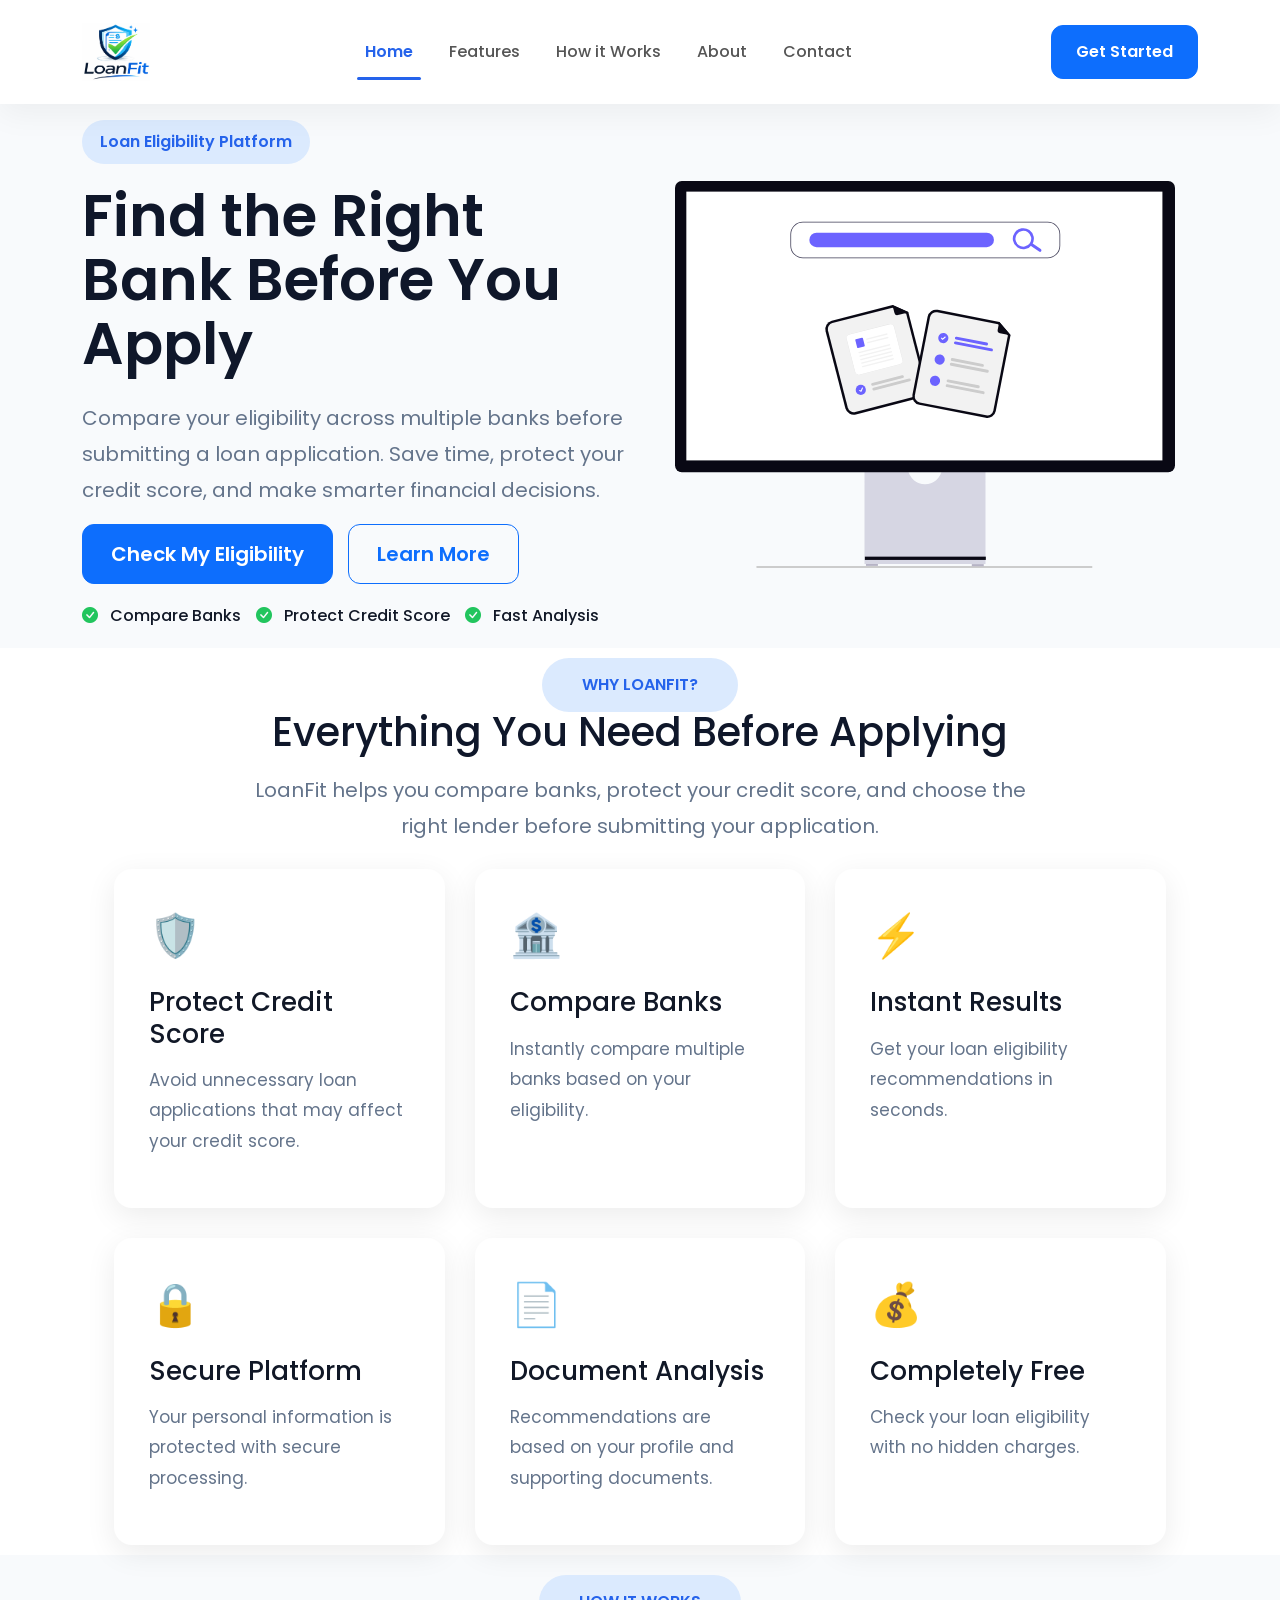
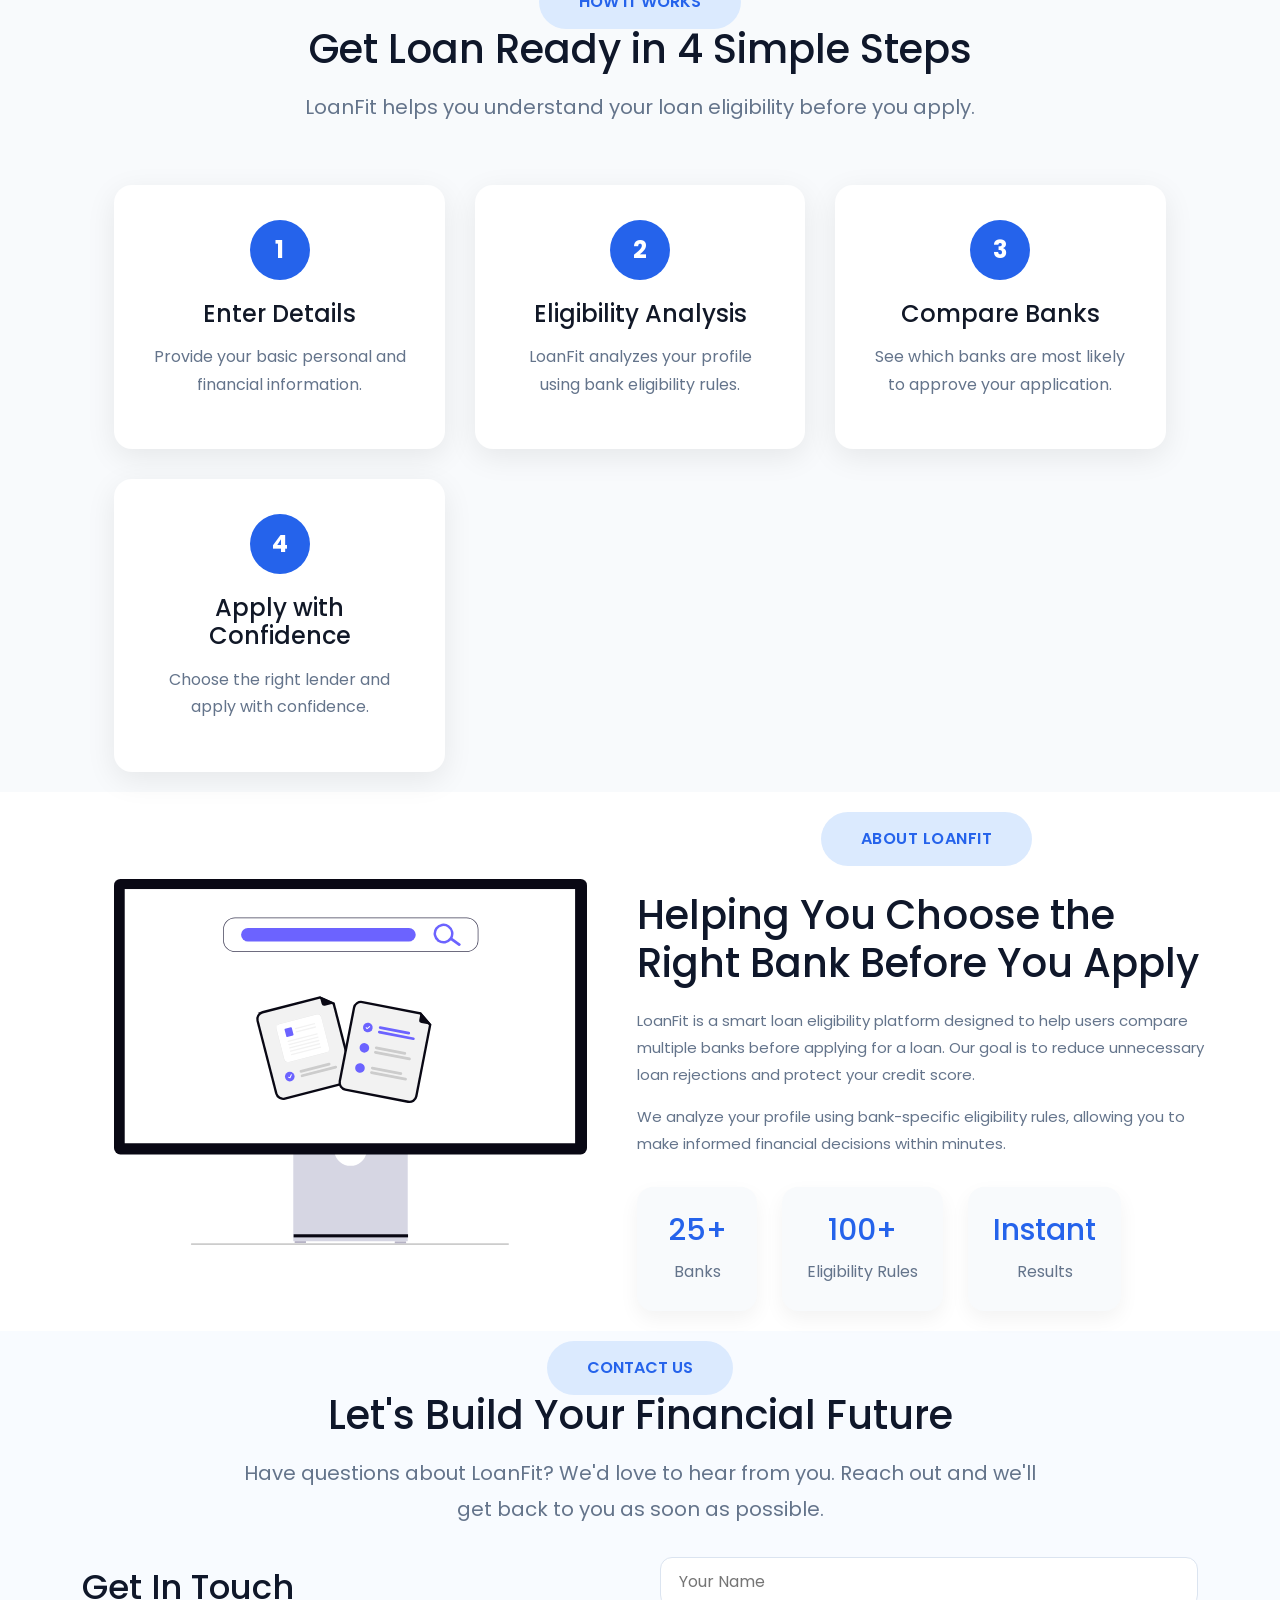
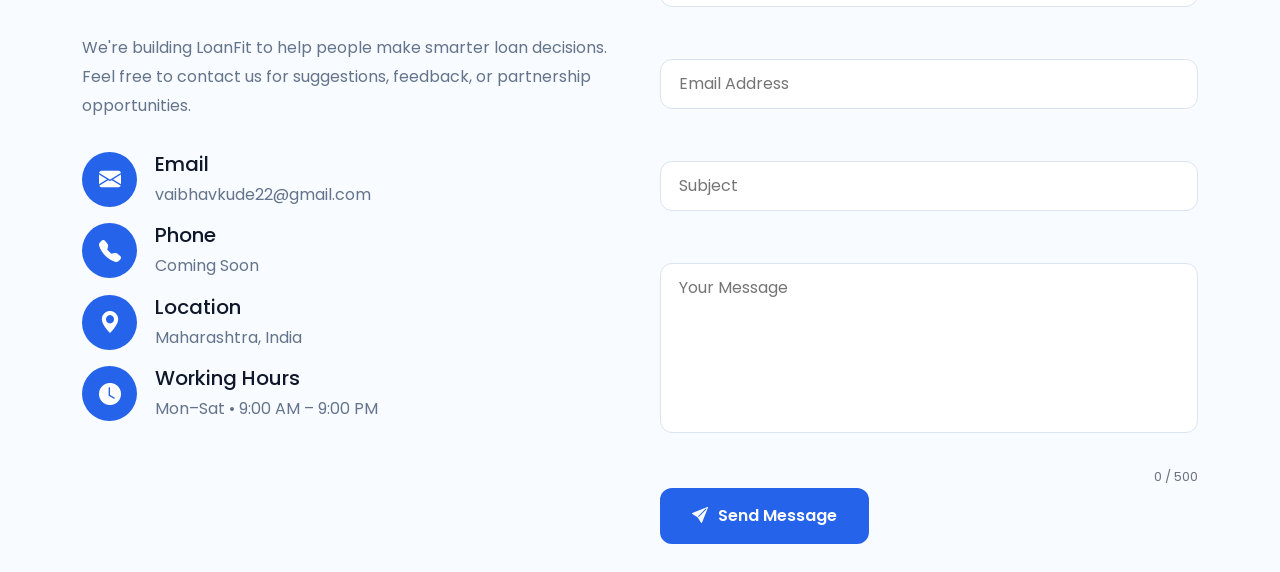
==== index.html @ a7cf6455 "Fix contact form and form validation" ====
<!DOCTYPE html>
<html lang="en">
<head>
<meta charset="UTF-8">
<meta name="viewport" content="width=device-width, initial-scale=1.0">

<title>LoanFit - Know Your Loan Eligibility</title>

<link href="https://fonts.googleapis.com/css2?family=Poppins:wght@300;400;500;600;700;800&display=swap" rel="stylesheet">

<link href="https://cdn.jsdelivr.net/npm/bootstrap@5.3.3/dist/css/bootstrap.min.css" rel="stylesheet">

<link href="https://cdn.jsdelivr.net/npm/bootstrap-icons@1.11.3/font/bootstrap-icons.css" rel="stylesheet">

<link rel="stylesheet" href="css/style.css">

</head>

<body>

<nav class="navbar navbar-expand-lg fixed-top">

<div class="container">

<a class="navbar-brand" href="#">
<img src="images/logo.png" alt="LoanFit">
</a>

<button class="navbar-toggler" data-bs-toggle="collapse" data-bs-target="#menu">
<span class="navbar-toggler-icon"></span>
</button>

<div class="collapse navbar-collapse" id="menu">

<ul class="navbar-nav mx-auto">

<li class="nav-item">
<a class="nav-link active" href="#home">Home</a>
</li>

<li class="nav-item">
<a class="nav-link" href="#features">Features</a>
</li>

<li class="nav-item">
<a class="nav-link" href="#how">How it Works</a>
</li>

<li class="nav-item">
<a class="nav-link" href="#about">About</a>
</li>

<li class="nav-item">
<a class="nav-link" href="#contact">Contact</a>

</li>

</ul>

<a class="btn btn-primary px-4" href="#">
Get Started
</a>

</div>

</div>

</nav>

<section class="hero" id="home">

<div class="container">

<div class="row align-items-center">

<div class="col-lg-6">

<span class="hero-tag">
Loan Eligibility Platform
</span>

<h1>

Find the Right Bank Before You Apply

</h1>

<p>

Compare your eligibility across multiple banks before submitting a loan application. Save time, protect your credit score, and make smarter financial decisions.

</p>

<div class="hero-buttons">

<a href="#" class="btn btn-primary btn-lg">

Check My Eligibility

</a>

<a href="#" class="btn btn-outline-primary btn-lg">

Learn More

</a>

</div>

<div class="hero-points">

<div>

<i class="bi bi-check-circle-fill"></i>

Compare Banks

</div>

<div>

<i class="bi bi-check-circle-fill"></i>

Protect Credit Score

</div>

<div>

<i class="bi bi-check-circle-fill"></i>

Fast Analysis

</div>

</div>

</div>

<div class="col-lg-6 text-center">

<img src="images/hero.svg" class="hero-image">

</div>

</div>

</div>

</section>


<!-- ================= FEATURES SECTION ================= -->

<section class="features" id="features">

    <div class="container">

        <div class="section-title">
            <span>WHY LOANFIT?</span>

            <h2>Everything You Need Before Applying</h2>

            <p>
                LoanFit helps you compare banks, protect your credit score,
                and choose the right lender before submitting your application.
            </p>
        </div>

        <div class="features-grid">

            <div class="feature-card">
                <div class="icon">🛡️</div>
                <h3>Protect Credit Score</h3>
                <p>
                    Avoid unnecessary loan applications that may affect your credit score.
                </p>
            </div>

            <div class="feature-card">
                <div class="icon">🏦</div>
                <h3>Compare Banks</h3>
                <p>
                    Instantly compare multiple banks based on your eligibility.
                </p>
            </div>

            <div class="feature-card">
                <div class="icon">⚡</div>
                <h3>Instant Results</h3>
                <p>
                    Get your loan eligibility recommendations in seconds.
                </p>
            </div>

            <div class="feature-card">
                <div class="icon">🔒</div>
                <h3>Secure Platform</h3>
                <p>
                    Your personal information is protected with secure processing.
                </p>
            </div>

            <div class="feature-card">
                <div class="icon">📄</div>
                <h3>Document Analysis</h3>
                <p>
                    Recommendations are based on your profile and supporting documents.
                </p>
            </div>

            <div class="feature-card">
                <div class="icon">💰</div>
                <h3>Completely Free</h3>
                <p>
                    Check your loan eligibility with no hidden charges.
                </p>
            </div>

        </div>

    </div>

</section>


<!-- ================= HOW IT WORKS ================= -->

<section class="how-it-works" id="how">

    <div class="container">

        <div class="section-title">

            <span>HOW IT WORKS</span>

            <h2>Get Loan Ready in 4 Simple Steps</h2>

            <p>
                LoanFit helps you understand your loan eligibility before you apply.
            </p>

        </div>

        <div class="steps">

            <div class="step-card">
                <div class="step-number">1</div>
                <h3>Enter Details</h3>
                <p>Provide your basic personal and financial information.</p>
            </div>

            <div class="step-card">
                <div class="step-number">2</div>
                <h3>Eligibility Analysis</h3>
                <p>LoanFit analyzes your profile using bank eligibility rules.</p>
            </div>

            <div class="step-card">
                <div class="step-number">3</div>
                <h3>Compare Banks</h3>
                <p>See which banks are most likely to approve your application.</p>
            </div>

            <div class="step-card">
                <div class="step-number">4</div>
                <h3>Apply with Confidence</h3>
                <p>Choose the right lender and apply with confidence.</p>
            </div>

        </div>

    </div>

</section>



<section class="about" id="about">
    <div class="container about-container">

        <div class="about-image">
            <img src="images/hero.svg" alt="About LoanFit">
        </div>

        <div class="about-content">

          <div class="section-title">
            <span class="section-badge">ABOUT LOANFIT</span>
           </div>

            <h2>Helping You Choose the Right Bank Before You Apply</h2>

            <p>
                LoanFit is a smart loan eligibility platform designed to help
                users compare multiple banks before applying for a loan. Our
                goal is to reduce unnecessary loan rejections and protect your
                credit score.
            </p>

            <p>
                We analyze your profile using bank-specific eligibility rules,
                allowing you to make informed financial decisions within
                minutes.
            </p>

            <div class="about-stats">

                <div class="stat-box">
                    <h3>25+</h3>
                    <p>Banks</p>
                </div>

                <div class="stat-box">
                    <h3>100+</h3>
                    <p>Eligibility Rules</p>
                </div>

                <div class="stat-box">
                    <h3>Instant</h3>
                    <p>Results</p>
                </div>

            </div>

        </div>

    </div>
</section>

<section class="contact" id="contact">

    <div class="container">

        <div class="section-title">

            <span>CONTACT US</span>

            <h2>Let's Build Your Financial Future</h2>

            <p>
                Have questions about LoanFit? We'd love to hear from you.
                Reach out and we'll get back to you as soon as possible.
            </p>

        </div>

        <div class="contact-wrapper">

         <div class="contact-info">
          <h3>Get In Touch</h3>

        <p>
    We're building LoanFit to help people make smarter loan decisions.
    Feel free to contact us for suggestions, feedback, or partnership opportunities.
       </p>

<div class="info-item">
    <i class="bi bi-envelope-fill"></i>

    <div>
        <h4>Email</h4>
        <span>vaibhavkude22@gmail.com</span>
    </div>
</div>

<div class="info-item">
    <i class="bi bi-telephone-fill"></i>

    <div>
        <h4>Phone</h4>
        <span>Coming Soon</span>
    </div>
</div>

<div class="info-item">
    <i class="bi bi-geo-alt-fill"></i>

    <div>
        <h4>Location</h4>
        <span>Maharashtra, India</span>
    </div>
</div>

<div class="info-item">
    <i class="bi bi-clock-fill"></i>

    <div>
        <h4>Working Hours</h4>
        <span>Mon–Sat • 9:00 AM – 9:00 PM</span>
    </div>
       </div>


         </div>
         
            <form class="contact-form" id="contactForm" action="https://formsubmit.co/e3b28baf272e7f6386288c9a3c456cb8" method="POST">

          <div class="form-group">
            <input
           type="text"
           id="name"
           name="name"
           placeholder="Your Name"
           required>

          <small class="error-text" id="nameError"></small>
         </div>

          <div class="form-group">
          <input
             type="email"
             id="email"
             name="email"
             placeholder="Email Address"
             required>

             <small class="error-text" id="emailError"></small>
          </div>

         <div class="form-group">
           <input
           type="text"
            id="subject"
            name="subject"
            placeholder="Subject"
            required>

         <small class="error-text" id="subjectError"></small>
         </div>

          <div class="form-group">

          <textarea
            id="message"
             name="message"
             rows="4"
             maxlength="500"
             placeholder="Your Message"
             required></textarea>

             <small class="error-text" id="messageError"></small>

          <div class="text-end">
          <small id="charCount">0 / 500</small>
           </div>

           
         <!-- Hidden Fields -->
          <input type="hidden" name="_subject" value="New Contact Form Submission - LoanFit">

         <input type="hidden" name="_captcha" value="false">

         <input type="hidden" name="_template" value="table">

          <input type="hidden" name="_next" value="https://loanfit.in/">

         <button type="submit" id="submitBtn" class="btn-primary">
           <i class="bi bi-send-fill"></i>
          Send Message
          </button>
         <div id="formMessage"></div>


         </form>

        </div>

    </div>

</section>
 
<script src="https://cdn.jsdelivr.net/npm/bootstrap@5.3.3/dist/js/bootstrap.bundle.min.js"></script>

<script src="js/script.js"></script>
</body>
</html>
---- css/style.css ----
/* ===========================
   GLOBAL
=========================== */
html{
    scroll-behavior:smooth;
}

*{
    margin:0;
    padding:0;
    box-sizing:border-box;
}

body{
    font-family:Poppins,sans-serif;
    background:#f8fafc;
    color:#111827;
}

/* ===========================
   NAVBAR
=========================== */

.navbar{
    background:#fff;
    padding:18px 0;
    box-shadow:0 10px 30px rgba(0,0,0,.05);
}

.navbar-brand img{
    height:58px;
}

.navbar .nav-link{
    position:relative;
    color:#555;
    font-weight:500;
    margin:0 10px;
    transition:all .3s ease;
}
.navbar .nav-link::after{
    content:"";
    position:absolute;
    left:0;
    bottom:-8px;
    width:0;
    height:3px;
    background:#2563eb;
    border-radius:10px;
    transition:width .3s ease;
}

.navbar .nav-link:hover::after,
.navbar .nav-link.active::after{
    width:100%;
}

.navbar .nav-link.active{
    color:#2563eb !important;
    font-weight:600;
}

/* ===========================
   HERO SECTION
=========================== */

.hero{
    padding:120px 0 20px;
}

.hero-tag{
    background:#dbeafe;
    color:#2563eb;
    padding:10px 18px;
    border-radius:30px;
    font-weight:600;
    display:inline-block;
    margin-bottom:20px;
}

.hero h1{
    font-size:58px;
    font-weight:600;
    line-height:1.1;
    color:#0f172a;
    margin-bottom:25px;
}

.hero p{
    font-size:20px;
    color:#64748b;
    line-height:1.8;
}

.hero-buttons{
    margin-top:15px;
    display:flex;
    gap:15px;
    flex-wrap:wrap;
}

.hero-points{
    display:flex;
    gap:15px;
    margin-top:20px;
    font-weight:500;
    flex-wrap:wrap;
}

.hero-points i{
    color:#22c55e;
    margin-right:8px;
}

.hero-image{
   max-width:500px;
   width:100%;
   display:block;
   margin:auto;
}

.btn{
    padding:14px 28px;
    border-radius:12px;
    font-weight:600;
}

/* ===========================
   FEATURES SECTION
=========================== */

.features{
    padding:10px 8% 10px;
    background:#ffffff;
}

.section-title{
    text-align:center;
    max-width:800px;
    margin:0 auto 25px;
}

.section-title span{
      display:inline-block;
    padding:15px 40px;
    background:#dbeafe;
    color:#2563eb;
    border-radius:999px;
    font-size:16px;
    font-weight:600;
    /* margin-bottom:25px; */
}

.section-title h2{
    font-size:40px;
    color:#0f172a;
    margin-bottom:20px;
    line-height:1.0;
}

.section-title p{
    font-size:20px;
    color:#64748b;
    line-height:1.8;
}


.features-grid{
    display:grid;
    grid-template-columns:repeat(auto-fit,minmax(300px,1fr));
    gap:30px;
}

.feature-card{
    background:#fff;
    padding:35px;
    border-radius:18px;
    box-shadow:0 8px 30px rgba(0,0,0,.08);
    transition:0.3s ease;
}

.feature-card:hover{
    transform:translateY(-8px);
    box-shadow:0 15px 40px rgba(37,99,235,.18);
}

.icon{
    font-size:42px;
    margin-bottom:20px;
}

.feature-card h3{
    font-size:26px;
    margin-bottom:15px;
    color:#111827;
}

.feature-card p{
    color:#64748b;
    line-height:1.8;
    font-size:17px;
}

/* ===========================
   MOBILE RESPONSIVE
=========================== */

@media (max-width:991px){

    .hero{
        padding-top:130px;
        text-align:center;
    }

    .hero h1{
        font-size:42px;
    }

    .hero-buttons{
        justify-content:center;
    }

    .hero-points{
        justify-content:center;
    }

    .hero-image{
        margin-top:50px;
        max-width:350px;
    }

    .navbar-brand img{
        height:48px;
    }

    .section-title h2{
        font-size:34px;
    }

    .section-title p{
        font-size:18px;
    }

    .feature-card{
        padding:25px;
    }

    .feature-card h3{
        font-size:22px;
    }
   
}

/* ===========================
   HOW IT WORKS
=========================== */

.how-it-works{
    padding:20px 8%;
    background:#f8fafc;
    text-align:center;
}

.steps{
    display:grid;
    grid-template-columns:repeat(auto-fit,minmax(300px,1fr));
    gap:30px;
    margin-top:60px;
}

.step-card{
    background:#fff;
    border-radius:18px;
    padding:35px;
    text-align:center;
    box-shadow:0 8px 30px rgba(0,0,0,.08);
    transition:.3s;
}

.step-card:hover{
    transform:translateY(-8px);
}

.step-number{
    width:60px;
    height:60px;
    margin:auto;
    margin-bottom:20px;
    border-radius:50%;
    background:#2563eb;
    color:#fff;
    font-size:24px;
    font-weight:700;
    display:flex;
    align-items:center;
    justify-content:center;
}

.step-card h3{
    margin-bottom:15px;
    font-size:24px;
}

.step-card p{
    color:#64748b;
    line-height:1.7;
}

section{
    scroll-margin-top:100px;
}

/* ===========================
        ABOUT SECTION
=========================== */

.about{
    padding:20px 8%;
    background:#ffffff;
}

.about-container{
    display:grid;
    grid-template-columns:45% 55%;
    gap:50px;
    align-items:center;
}

.about-image img{
    width:100%;
    max-width:500px;
}

.about-content h2{
    font-size:40px;
    margin:20px 0;
    color:#0f172a;
}

.about-content p{
    color:#64748b;
    line-height:1.8;
    margin-bottom:15px;
    font-size:15px;
}

.about-stats{
    display:flex;
    gap:25px;
    margin-top:30px;
}

.stat-box{
    background:#f8fafc;
    padding:25px;
    border-radius:16px;
    text-align:center;
    min-width:120px;
    box-shadow:0 8px 20px rgba(0,0,0,.05);
}

.stat-box h3{
    color:#2563eb;
    font-size:30px;
    margin-bottom:10px;
}

.stat-box p{
    margin:0;
    font-size:16px;
}

.section-badge{
    display:inline-block;
    padding:14px 36px;
    background:#dbeafe;
    color:#2563eb;
    border-radius:999px;
    font-size:18px;
    font-weight:700;
    letter-spacing:.5px;
}

/* =========================
   CONTACT SECTION
========================= */

.contact{
    padding:10px;
    background:#f8fbff;
    /* scroll-margin-top:90px; */
}

.contact-wrapper{
    display:grid;
    grid-template-columns:1fr 1fr;
    gap:40px;
    align-items:start;
    margin-top:30px;
}

.contact-info{
    display:flex;
    flex-direction:column;
    gap:16px;
    padding-top:10px;
}

.info-item{
    display:flex;
    align-items:flex-start;
    gap:18px;
}

.info-item i{
    width:55px;
    height:55px;
    background:#2563eb;
    color:#fff;
    border-radius:50%;
    display:flex;
    align-items:center;
    justify-content:center;
    font-size:22px;
    flex-shrink:0;
}

.info-item h4{
    margin-bottom:6px;
    font-size:20px;
    color:#0f172a;
}

.info-item span{
    color:#64748b;
    line-height:1.6;
}

.contact-info h3{
    font-size:34px;
    color:#0f172a;
    margin-bottom:10px;
}

.contact-info p{
    color:#64748b;
    line-height:1.8;
    margin-bottom:15px;
}



.contact-card{
    background:#fff;
    padding:30px 20px;
    border-radius:18px;
    text-align:center;
    box-shadow:0 10px 30px rgba(0,0,0,.05);
    transition:.3s;
}

.contact-card:hover{
    transform:translateY(-8px);
    box-shadow:0 20px 40px rgba(37,99,235,.12);
}

.contact-card i{
    font-size:34px;
    color:#2563eb;
    margin-bottom:15px;
}

.contact-card h3{
    font-size:22px;
    margin-bottom:10px;
    color:#0f172a;
}

.contact-card p{
    color:#64748b;
    margin:0;
    font-size:15px;
    line-height:1.6;
}

.contact-form{
    display:flex;
    flex-direction:column;
    gap:10px;
}

.contact-form input,
.contact-form textarea{
    width:100%;
    padding:12px 18px;
    border:1px solid #dbe4f0;
    border-radius:12px;
    font-size:16px;
    font-family:'Poppins',sans-serif;
    background:#fff;
    transition:.3s;
    outline:none;
    /* min-height:0px; */
    resize:none;
}

.contact-form input:focus,
.contact-form textarea:focus{
    border-color:#2563eb;
    box-shadow:0 0 0 4px rgba(37,99,235,.12);
}

.contact-form textarea{
    resize:none;
    min-height:170px;
}

.contact-form button{
    width:220px;
    display:flex;
    align-items:center;
    justify-content:center;
    gap:10px;
}

/* Contact Button */
.contact-form button{
    display:flex;
    align-items:center;
    justify-content:center;
    gap:10px;

    background:#2563eb;
    color:#fff;
    border:none;
    padding:16px 32px;
    border-radius:12px;
    font-size:16px;
    font-weight:600;
    font-family:'Poppins',sans-serif;
    cursor:pointer;
    transition:.3s;

    width:fit-content;
}

.contact-form button:hover{
    background:#1d4ed8;
}

/* ===========================
   FOOTER
=========================== */

.footer{
    background:#0f172a;
    color:#fff;
    padding:30px 0 20px;
    margin-top:10px;
    border-top:1px solid #e5e7eb;
}

.footer-container{
    display:grid;
    grid-template-columns:repeat(auto-fit,minmax(220px,1fr));
    gap:40px;
}

.footer-logo{
    width:110px;
    margin-bottom:20px;
    transition:.3s;
}
.footer-logo:hover{
    transform:scale(1.05);
}

.footer-column h3{
    margin-bottom:18px;
    font-size:20px;
    color:#ffffff;
    font-weight:700;
}

.footer-column p{
    color:#cbd5e1;
    line-height:1.9;
}

.footer-column ul{
    list-style:none;
    padding:0;
}

.footer-column li{
    margin-bottom:12px;
}

.footer-column a{
    color:#cbd5e1;
    text-decoration:none;
    transition:.3s;
}

.footer-column a:hover{
    color:#3b82f6;
    padding-left:6px;
}

.social-icons{
    display:flex;
    gap:15px;
    margin-top:20px;
}

.social-icons a{
    width:42px;
    height:42px;
    border-radius:50%;
    background:#1e293b;
    display:flex;
    align-items:center;
    justify-content:center;
    color:#fff;
    font-size:18px;
    transition:.3s;
}

.social-icons a:hover{
    background:#2563eb;
    /* transform:translateY(-5px); */
    transform:translateY(-5px) scale(1.1);
}

.footer-bottom{
    margin-top:5px;
    border-top:1px solid rgba(255,255,255,.12);
    padding-top:10px;
    text-align:center;
    color:#94a3b8;
    font-size:15px;
}

.footer-disclaimer{
    margin-top:20px;
    font-size:13px;
    color:#94a3b8;
    line-height:1.6;
    text-align:center;
}

/* ===========================
   Contact Form Message
=========================== */

#formMessage{
    display:none;
    margin-top:20px;
    padding:15px 18px;
    border-radius:10px;
    font-size:15px;
    font-weight:500;
    line-height:1.5;
}

#formMessage i{
    margin-right:8px;
}

#formMessage.success{
    display:block;
    background:#ecfdf5;
    color:#065f46;
    border:1px solid #10b981;
}

#formMessage.error{
    display:block;
    background:#fef2f2;
    color:#991b1b;
    border:1px solid #ef4444;
}

#submitBtn:disabled{
    opacity:.75;
    cursor:not-allowed;
}

/* ==========================
   Input Validation
========================== */

.contact-form input,
.contact-form textarea{
    transition:.3s;
}

.contact-form input.valid,
.contact-form textarea.valid{
    border:2px solid #10b981;
}

.contact-form input.invalid,
.contact-form textarea.invalid{
    border:2px solid #ef4444;
}

#charCount{
    color:#6b7280;
    font-size:13px;
}

#charCount.limit{
    color:#ef4444;
    font-weight:600;
}
/* ==========================
   Form Group
========================== */

.form-group{
    margin-bottom:18px;
}

/* Reserve space for validation messages */

.error-text{
    display:block;
    min-height:18px;
    margin-top:6px;
    font-size:13px;
    font-weight:500;
    color:#dc2626;
}

/* Better focus effect */

.contact-form input:focus,
.contact-form textarea:focus{
    outline:none;
    border-color:#2563eb;
    box-shadow:0 0 0 4px rgba(37,99,235,.12);
}
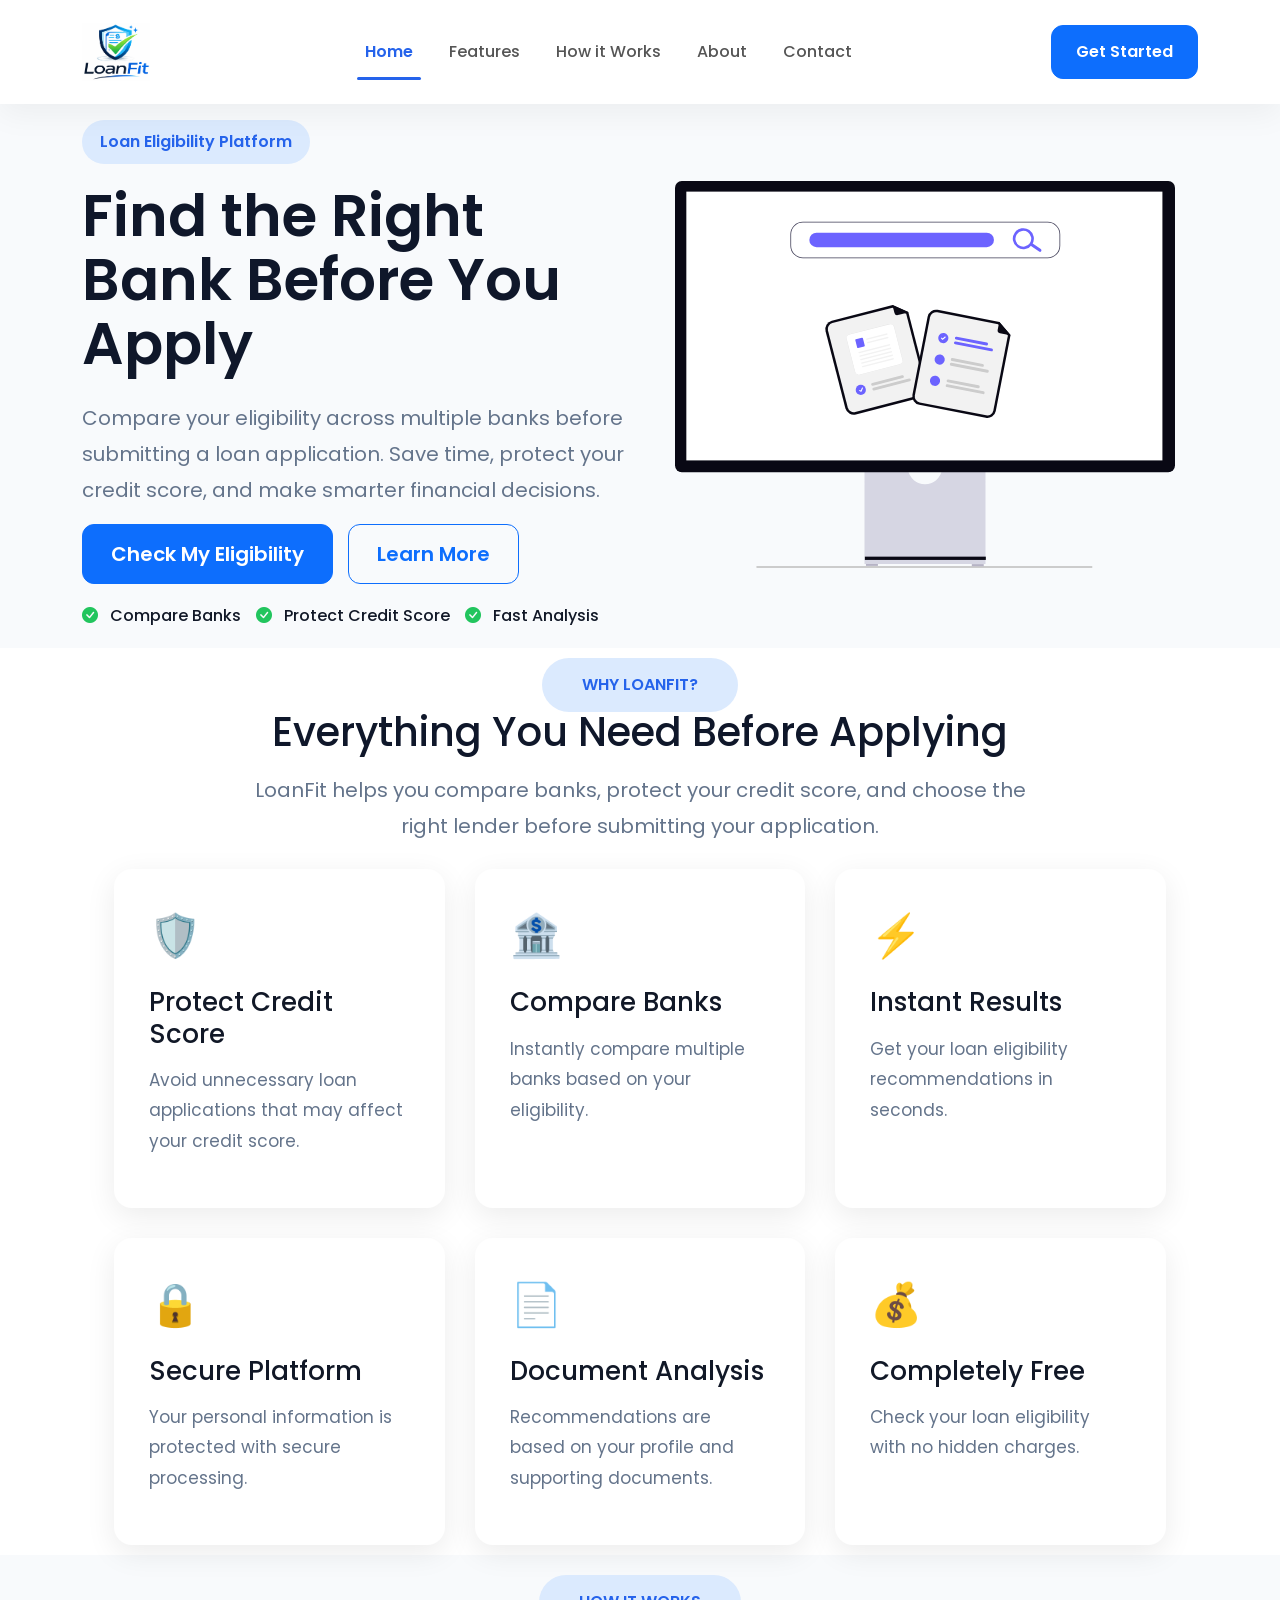
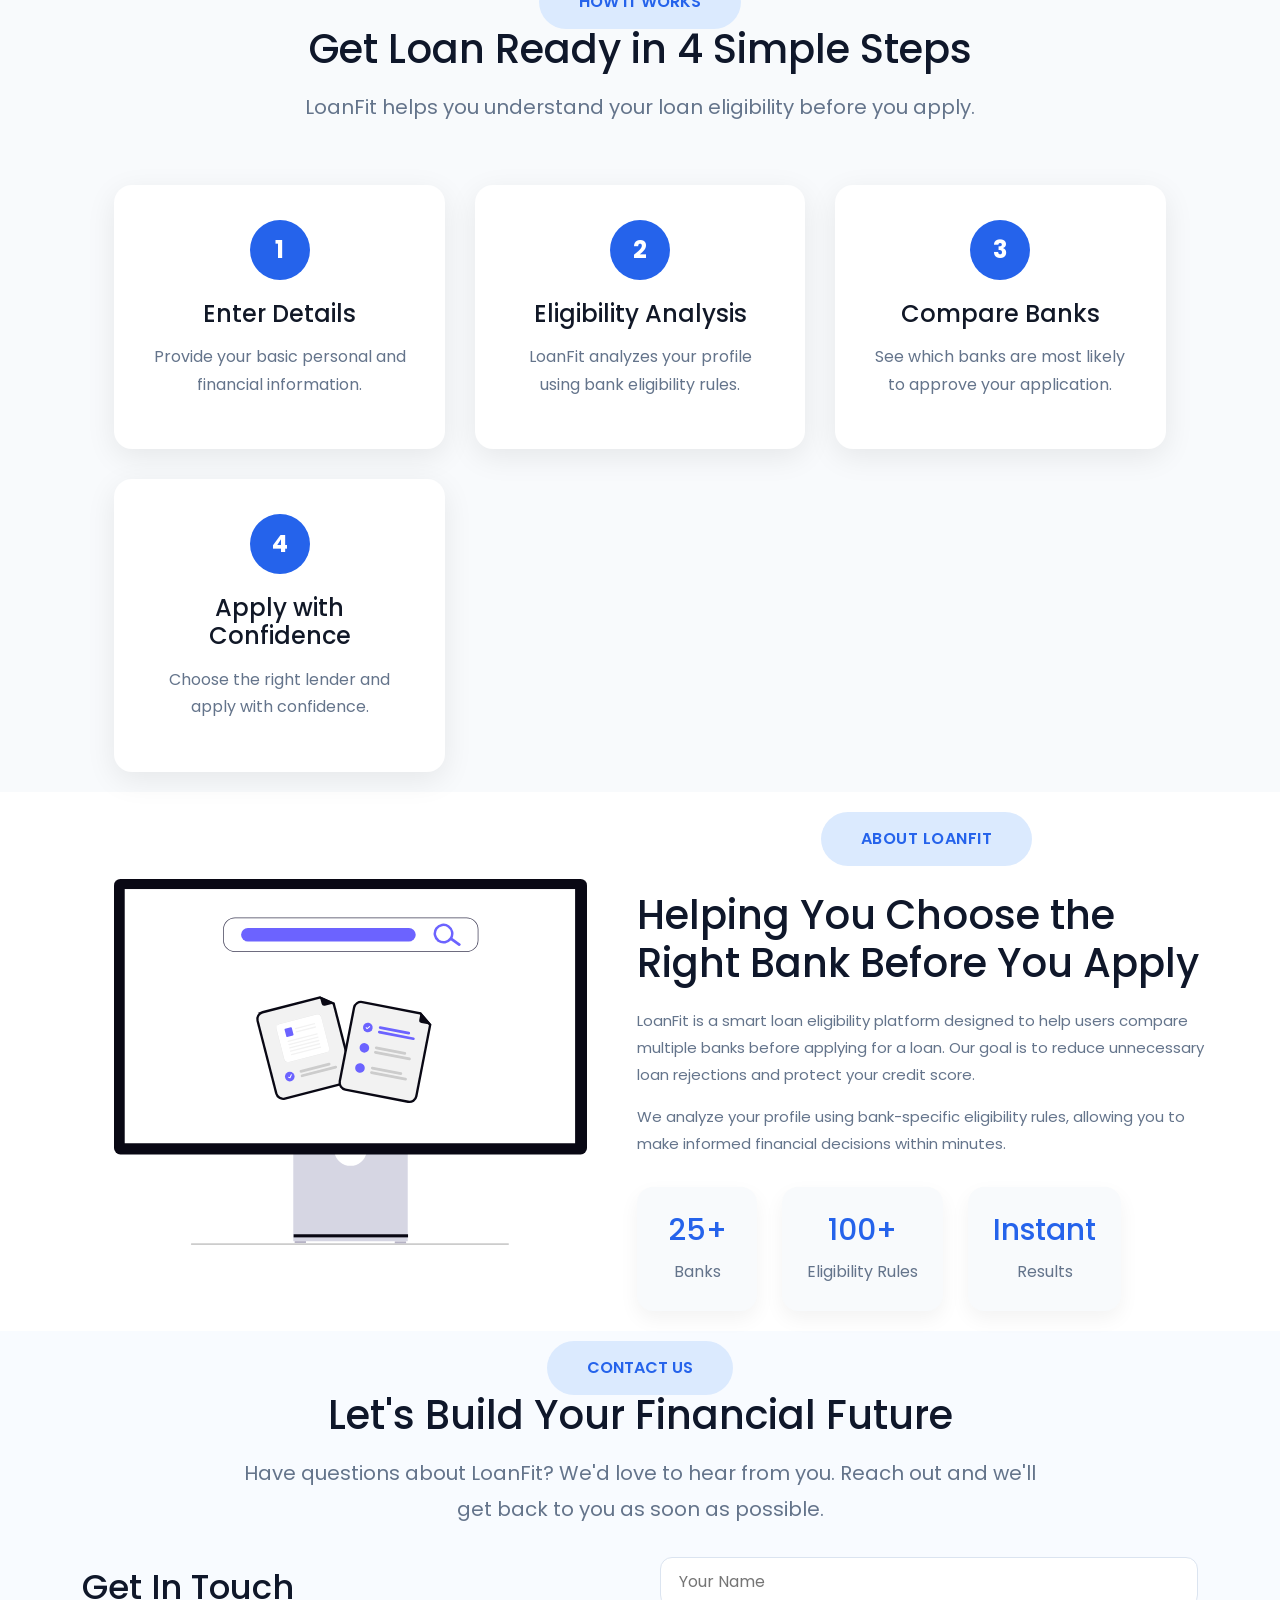
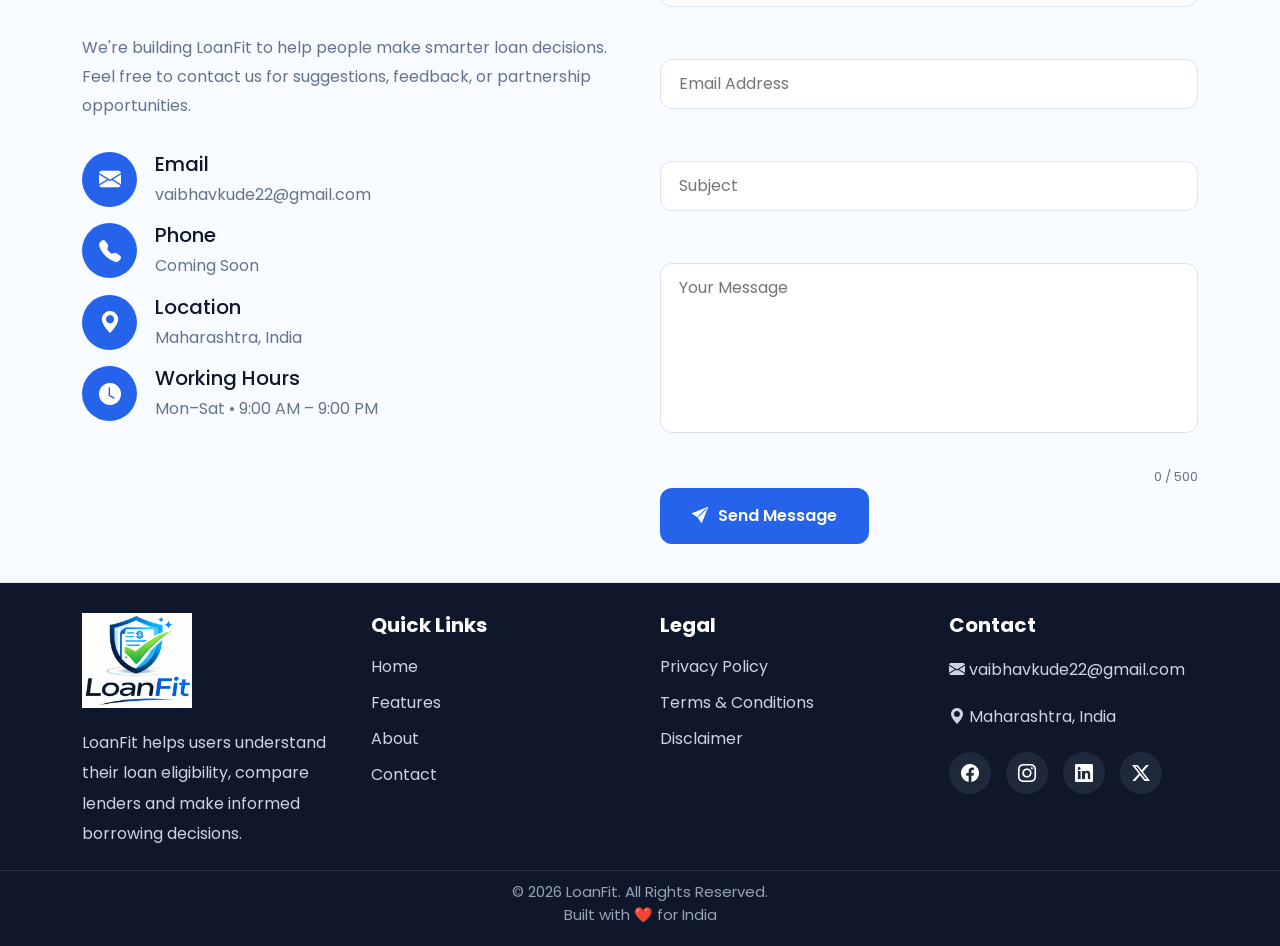
==== commit 378f6de1: "Restore footer section" ====
--- a/index.html
+++ b/index.html
@@ -470,6 +470,80 @@
 
 </section>
  
+<footer class="footer">
+
+    <div class="container footer-container">
+
+        <div class="footer-column">
+            
+            <a href="#home">
+             <img src="images/logo.png" alt="LoanFit Logo" class="footer-logo">
+             </a>
+            <p>
+                LoanFit helps users understand their loan eligibility,
+                compare lenders and make informed borrowing decisions.
+            </p>
+        </div>
+
+        <div class="footer-column">
+
+            <h3>Quick Links</h3>
+
+            <ul>
+                <li><a href="#home">Home</a></li>
+                <li><a href="#features">Features</a></li>
+                <li><a href="#about">About</a></li>
+                <li><a href="#contact">Contact</a></li>
+            </ul>
+
+        </div>
+
+        <div class="footer-column">
+         
+            <h3>Legal</h3>
+
+            <ul>
+                <li><a href="#">Privacy Policy</a></li>
+                <li><a href="#">Terms & Conditions</a></li>
+                <li><a href="#">Disclaimer</a></li>
+            </ul>
+
+        </div>
+
+        <div class="footer-column">
+
+            <h3>Contact</h3>
+
+            <p><i class="bi bi-envelope-fill"></i> vaibhavkude22@gmail.com</p>
+
+            <p><i class="bi bi-geo-alt-fill"></i> Maharashtra, India</p>
+
+            <div class="social-icons">
+
+                <a href="#"><i class="bi bi-facebook"></i></a>
+
+                <a href="https://www.instagram.com/loanfit.in"><i class="bi bi-instagram"></i></a>
+
+                <a href="https://www.linkedin.com/loanfit.in"><i class="bi bi-linkedin"></i></a>
+
+                <a href="#"><i class="bi bi-twitter-x"></i></a>
+
+            </div>
+
+        </div>
+
+    </div>
+
+    <div class="footer-bottom">
+
+        © 2026 LoanFit. All Rights Reserved.
+        <br>
+        Built with ❤️ for India
+
+    </div>
+
+</footer>
+
 <script src="https://cdn.jsdelivr.net/npm/bootstrap@5.3.3/dist/js/bootstrap.bundle.min.js"></script>
 
 <script src="js/script.js"></script>
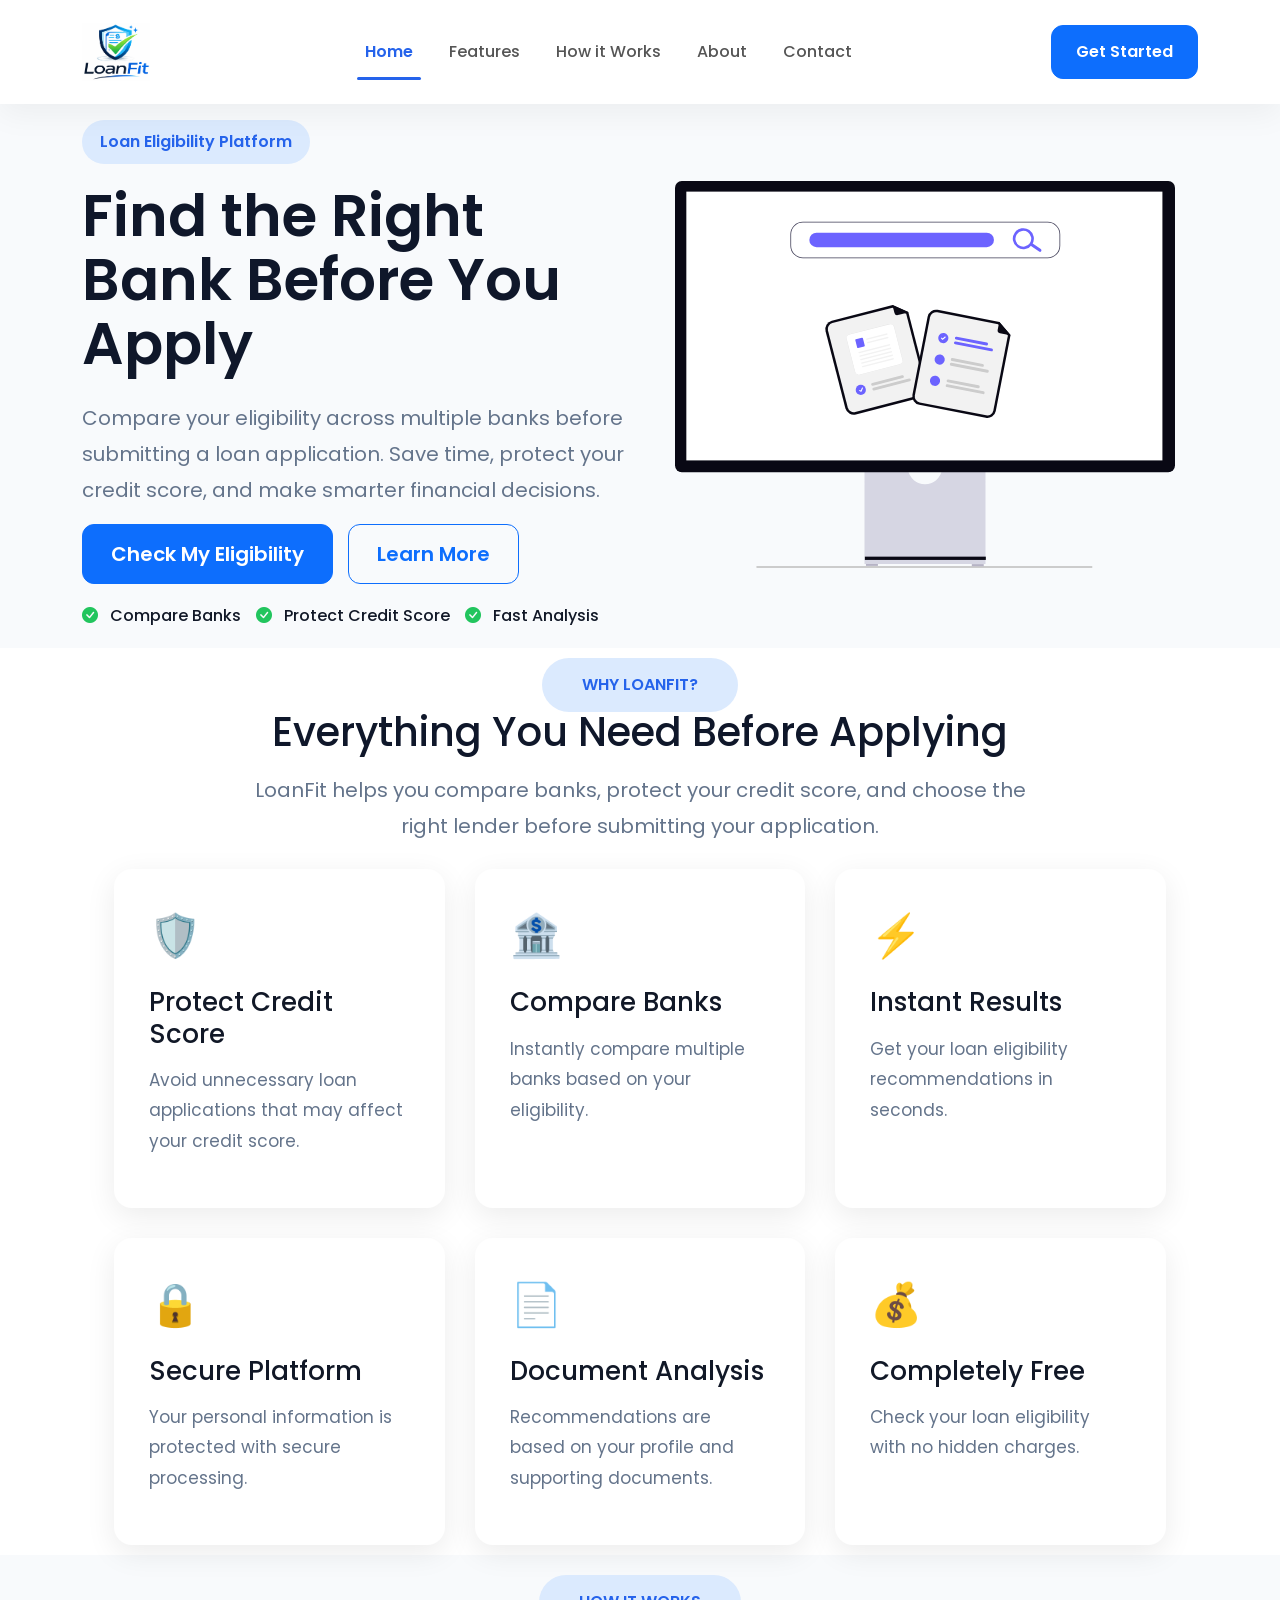
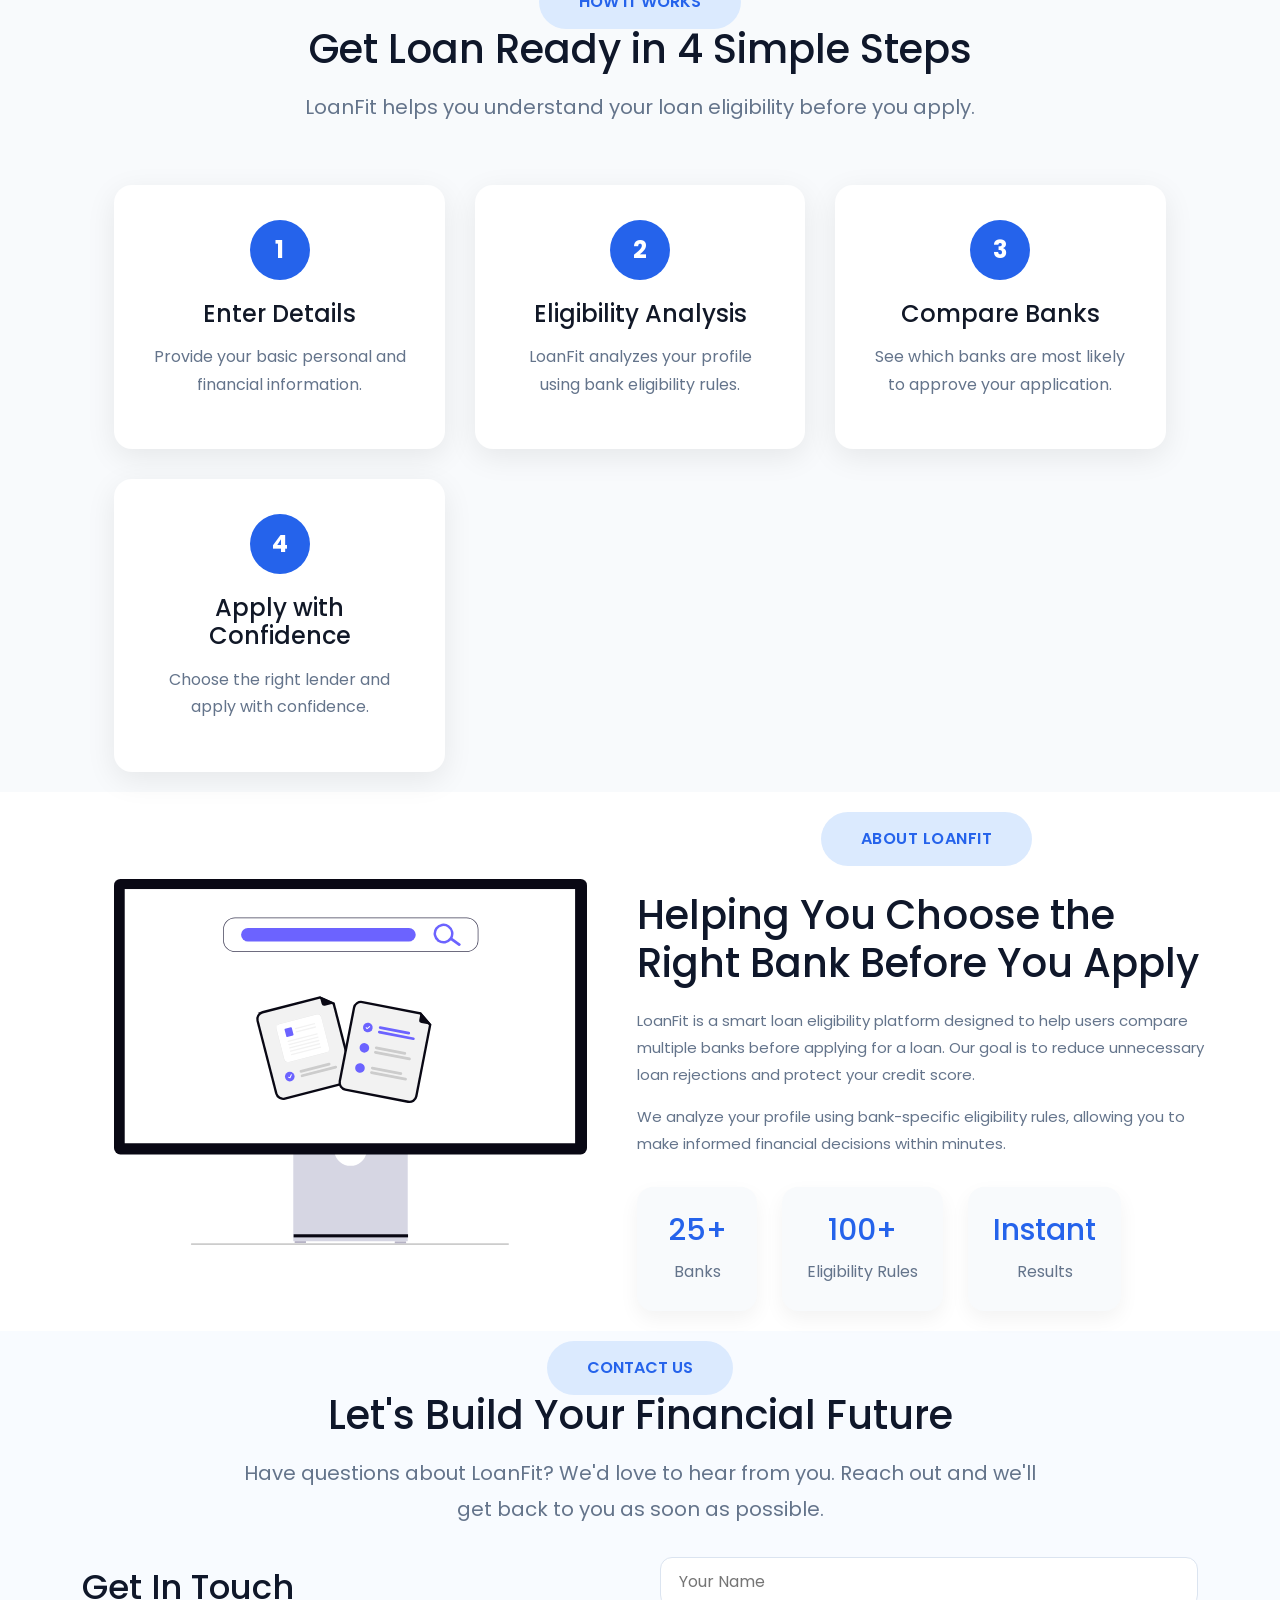
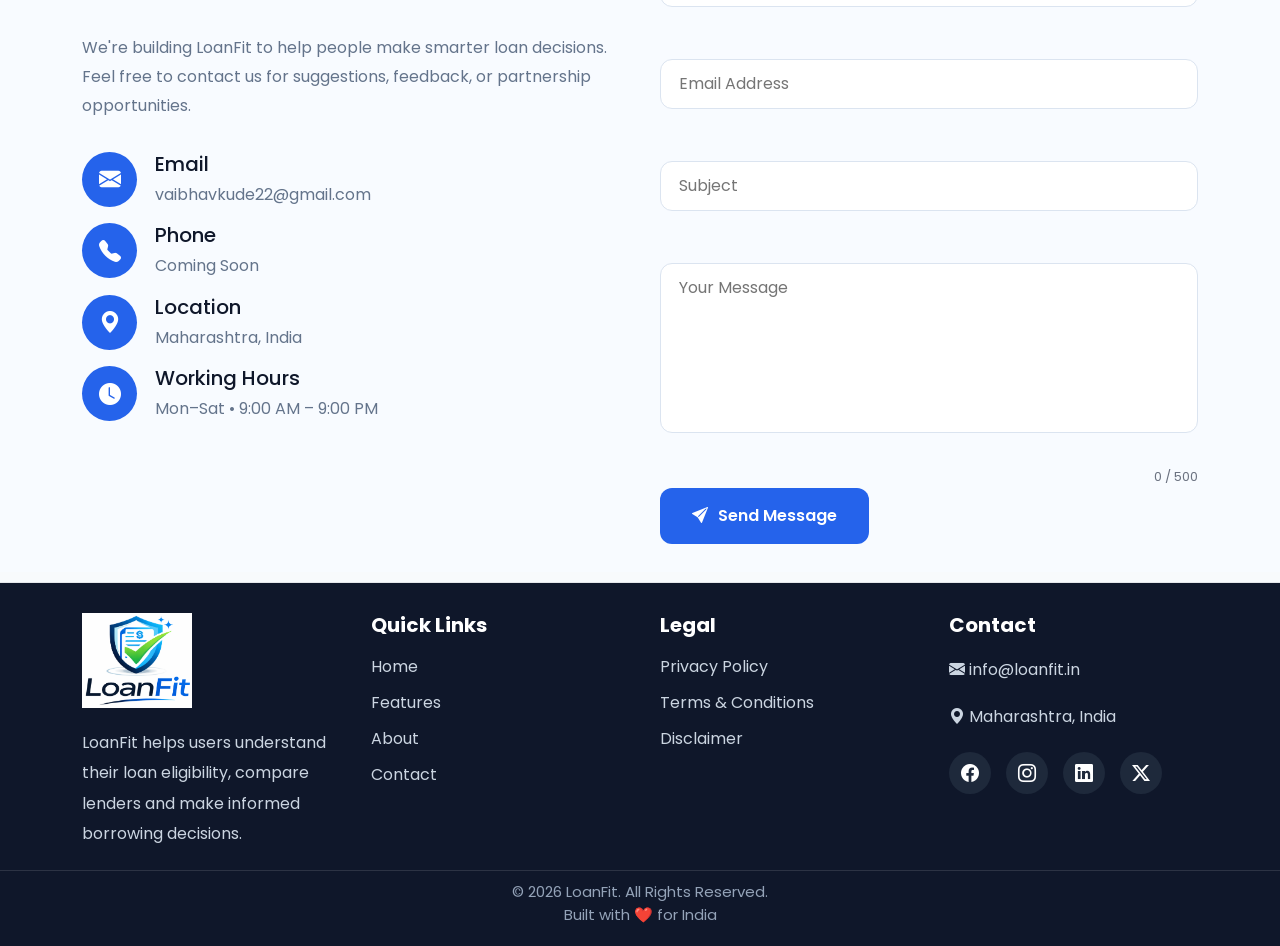
==== commit 0c9051ce: "Update contact information with support email" ====
--- a/index.html
+++ b/index.html
@@ -514,7 +514,7 @@
 
             <h3>Contact</h3>
 
-            <p><i class="bi bi-envelope-fill"></i> vaibhavkude22@gmail.com</p>
+            <p><i class="bi bi-envelope-fill"></i> info@loanfit.in</p>
 
             <p><i class="bi bi-geo-alt-fill"></i> Maharashtra, India</p>
 
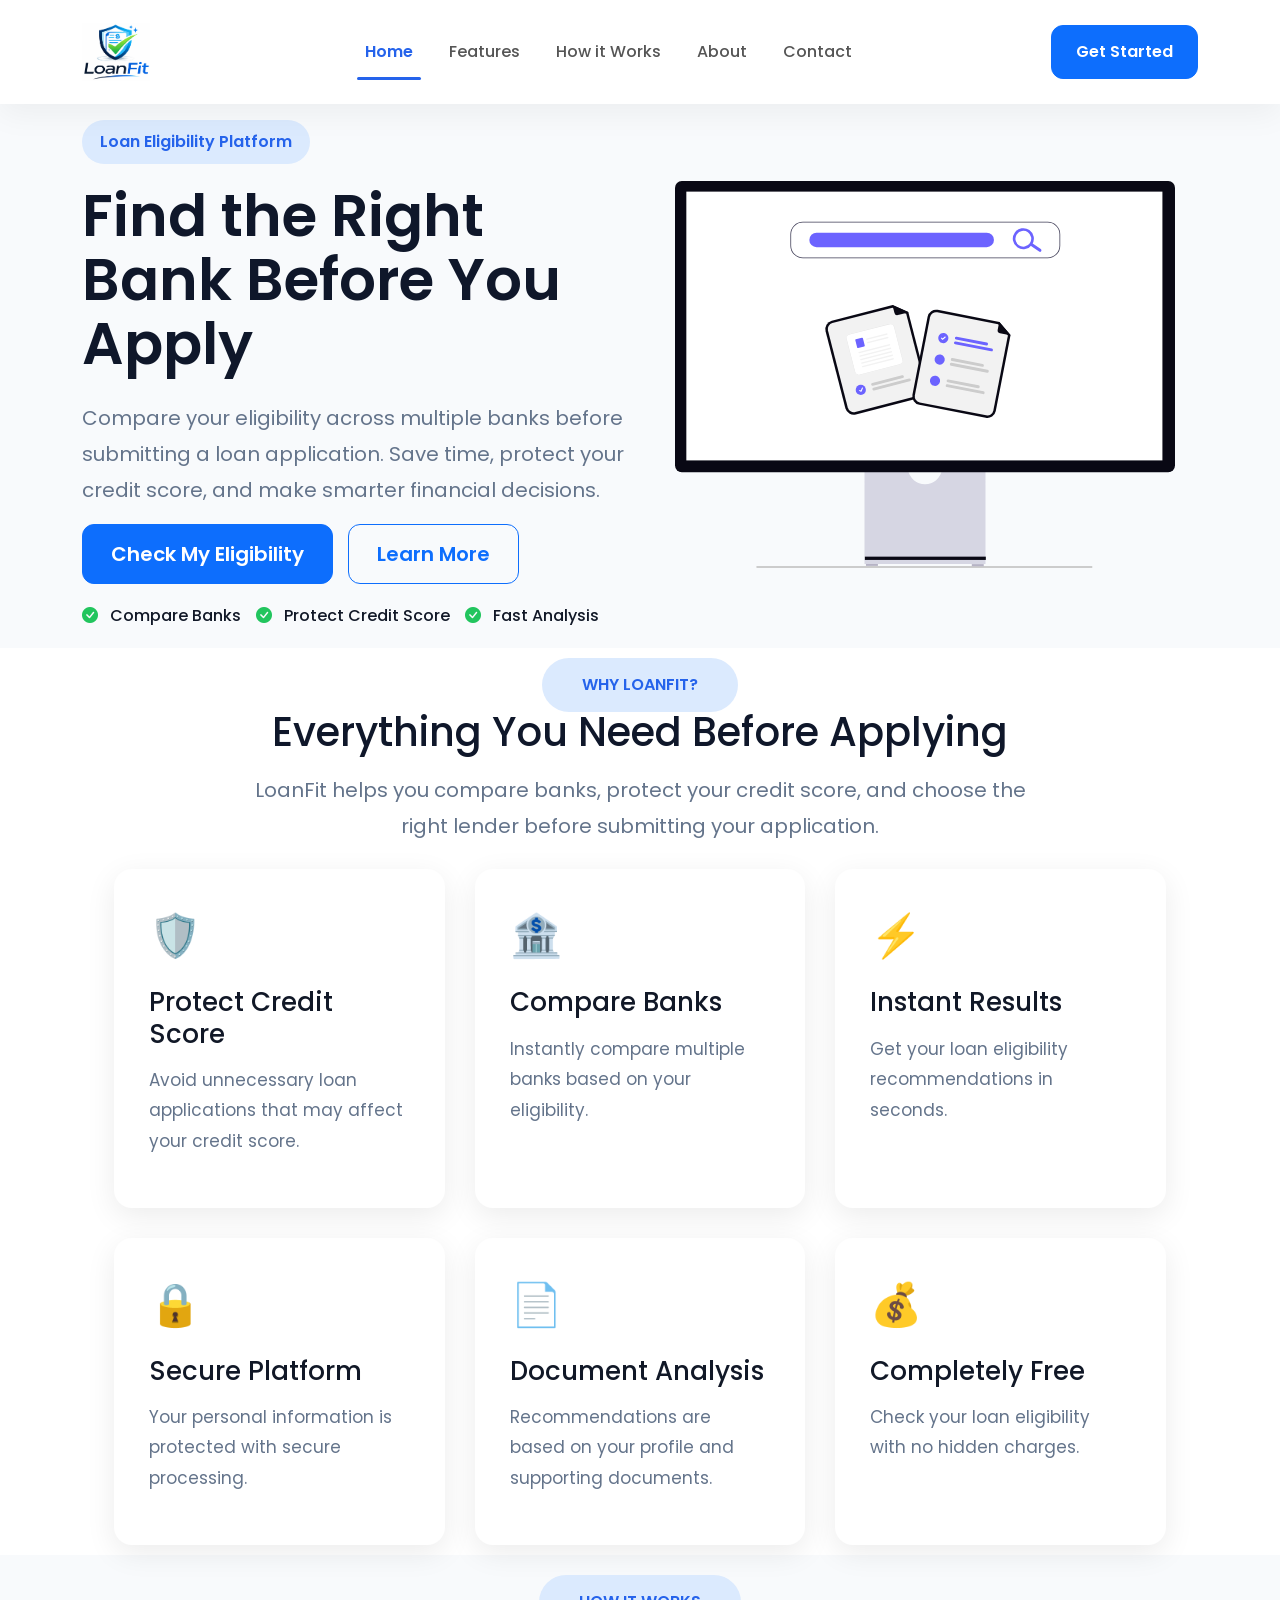
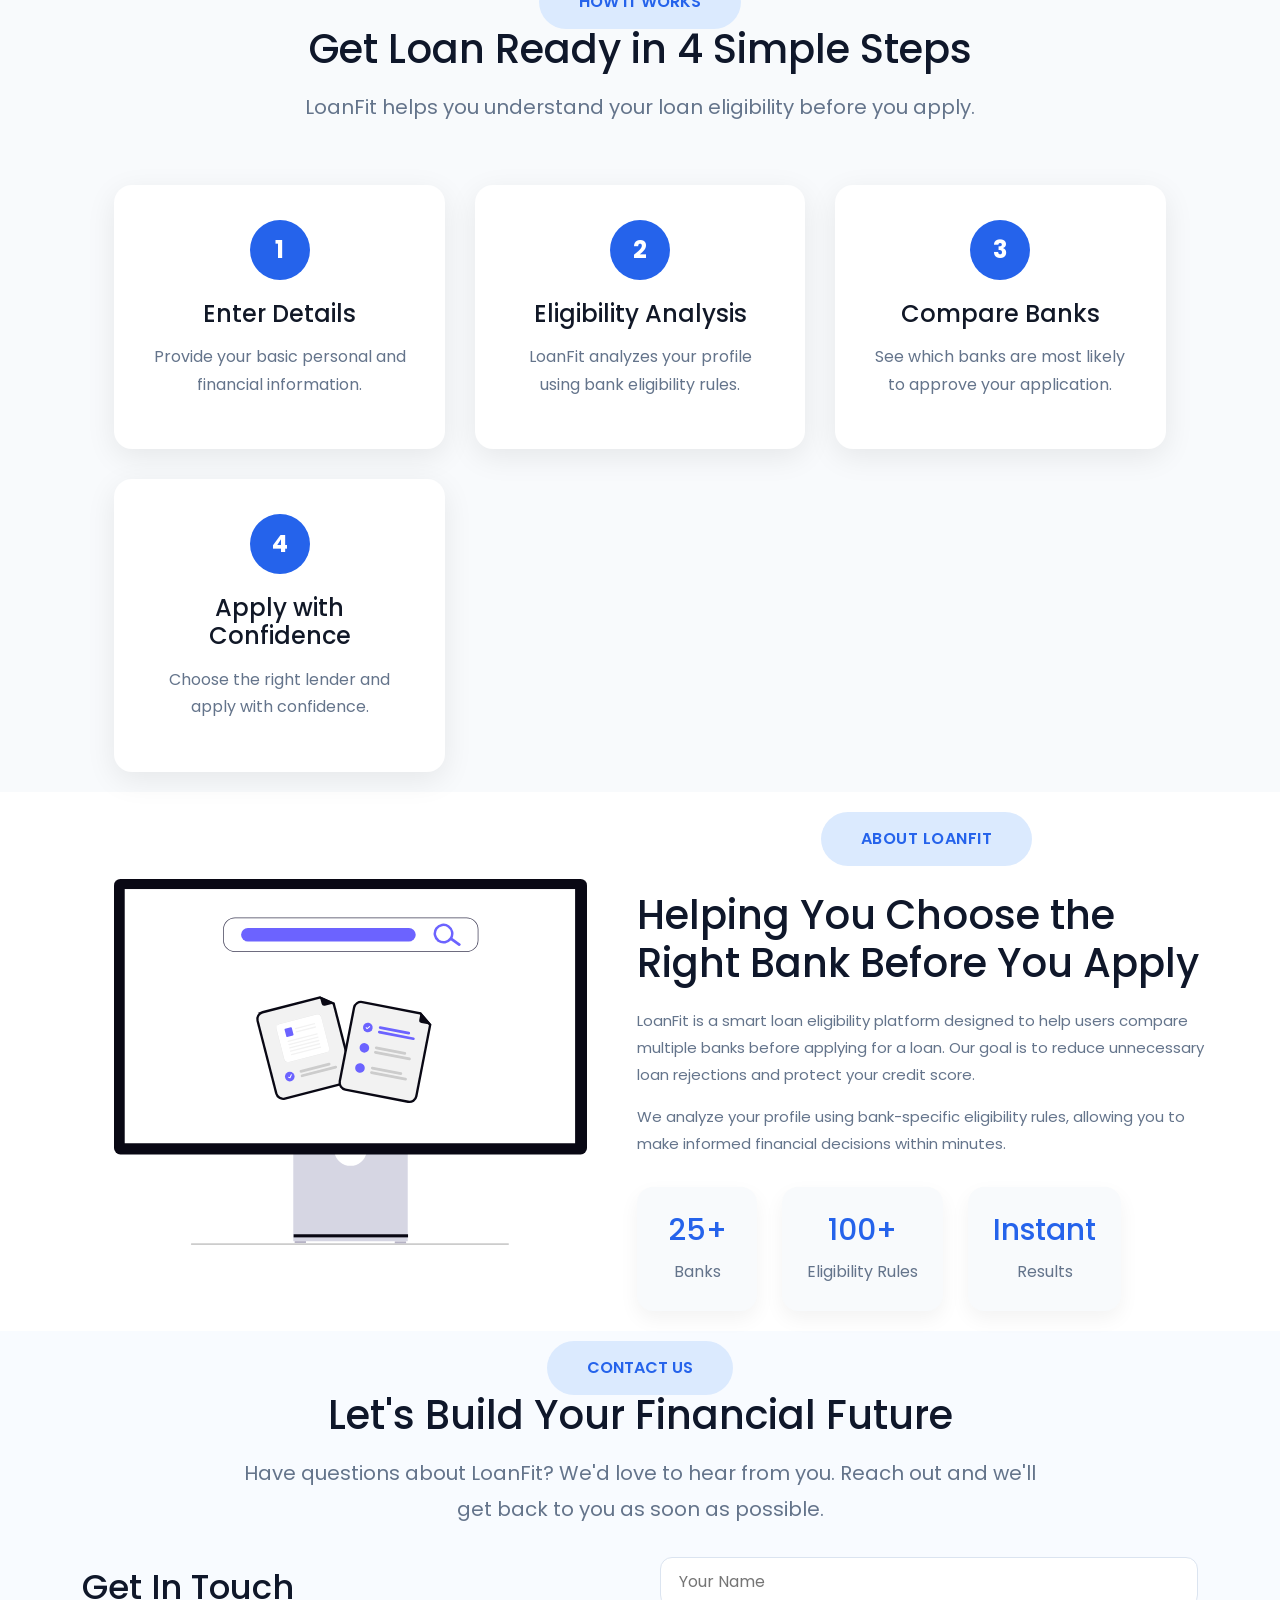
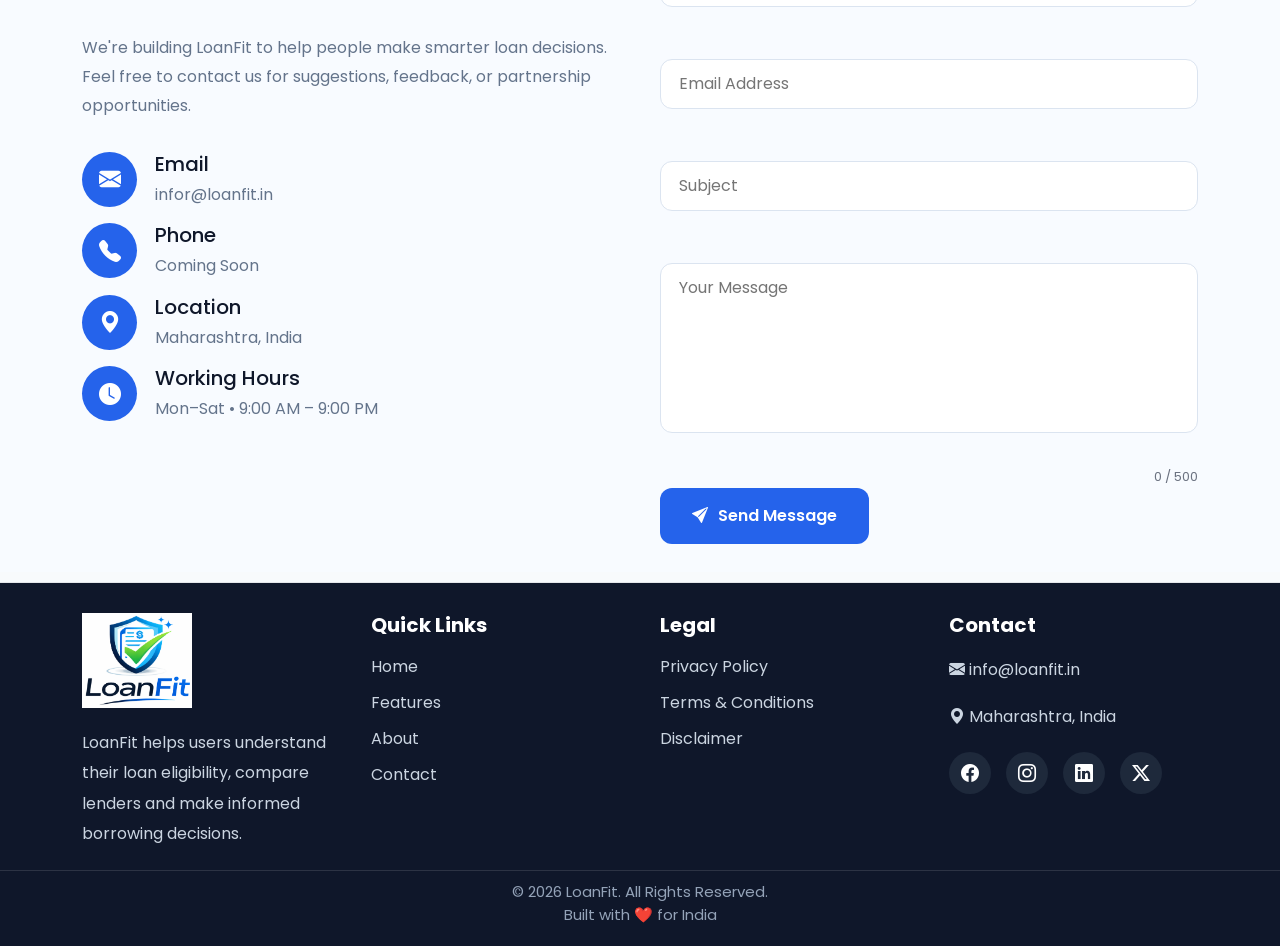
==== commit 2214a7c8: "Update contact email to support@loanfit.in" ====
--- a/index.html
+++ b/index.html
@@ -360,7 +360,7 @@
 
     <div>
         <h4>Email</h4>
-        <span>vaibhavkude22@gmail.com</span>
+        <span>infor@loanfit.in</span>
     </div>
 </div>
 
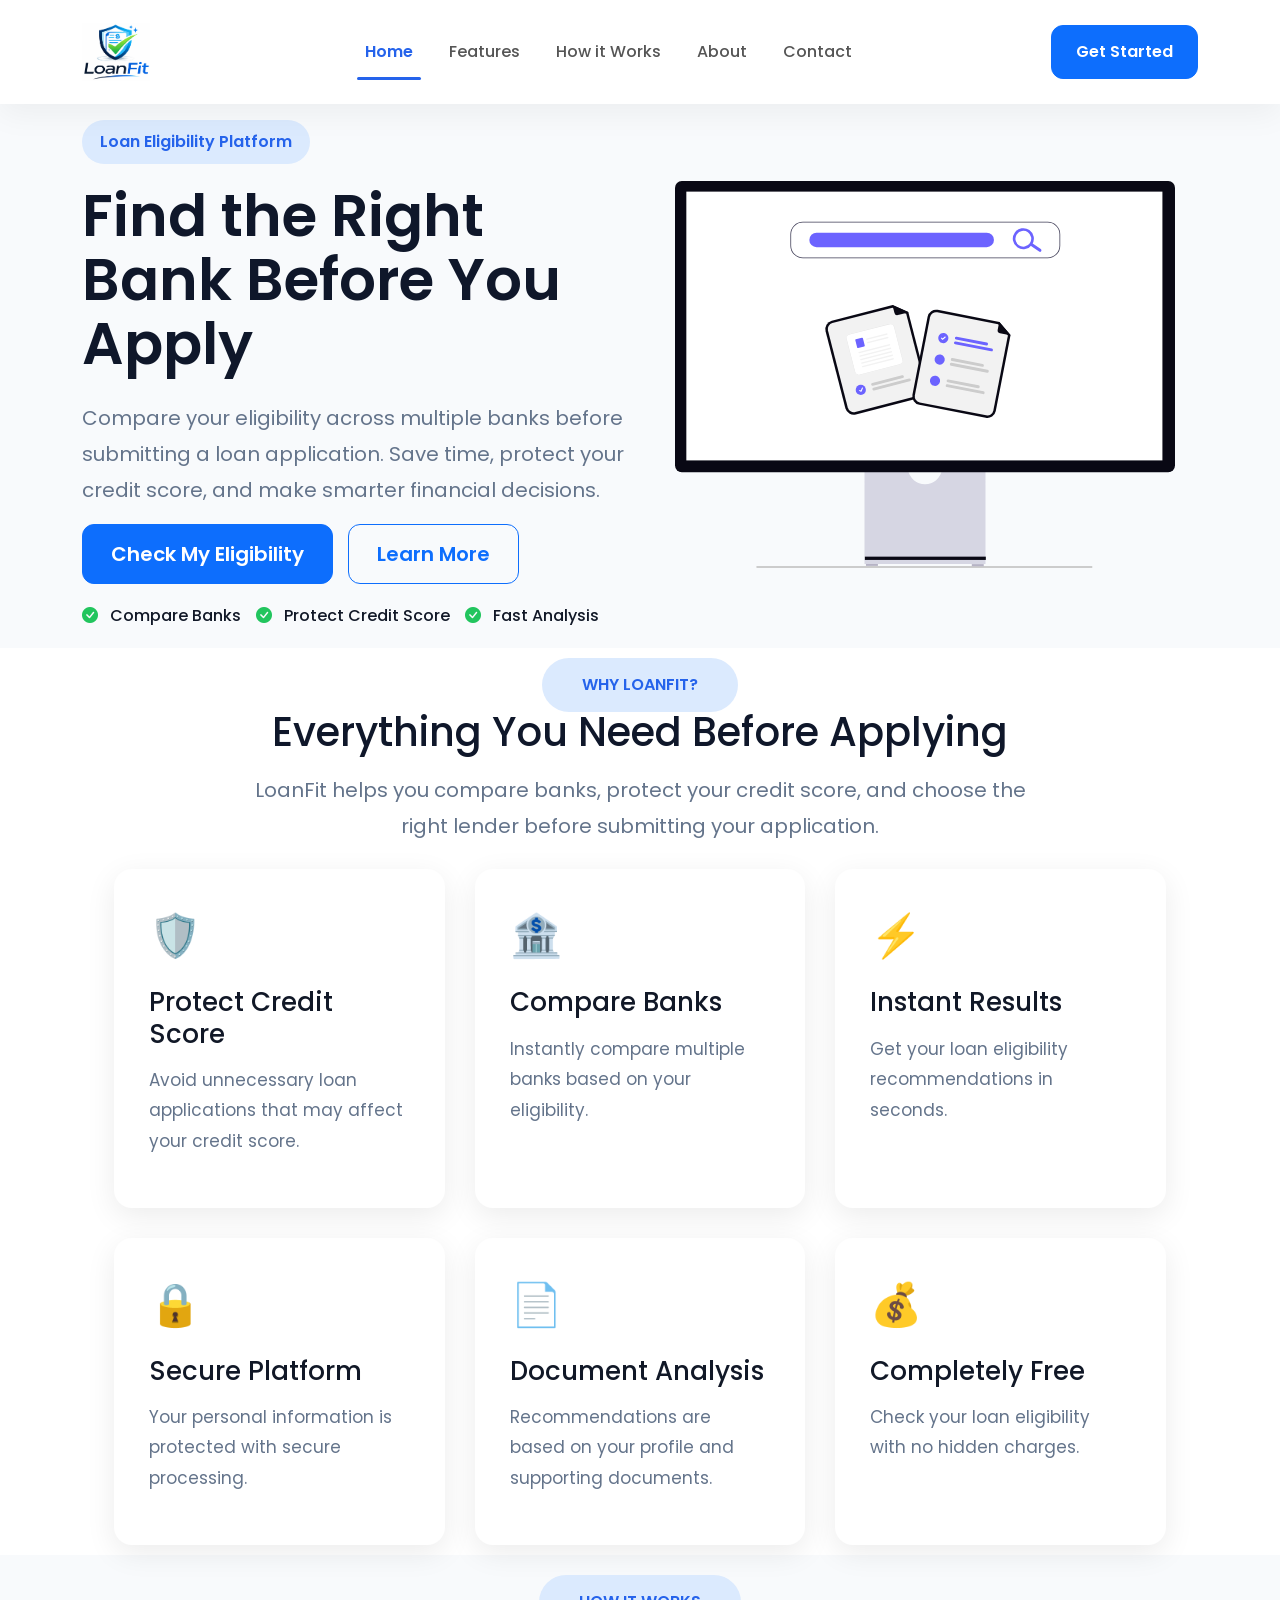
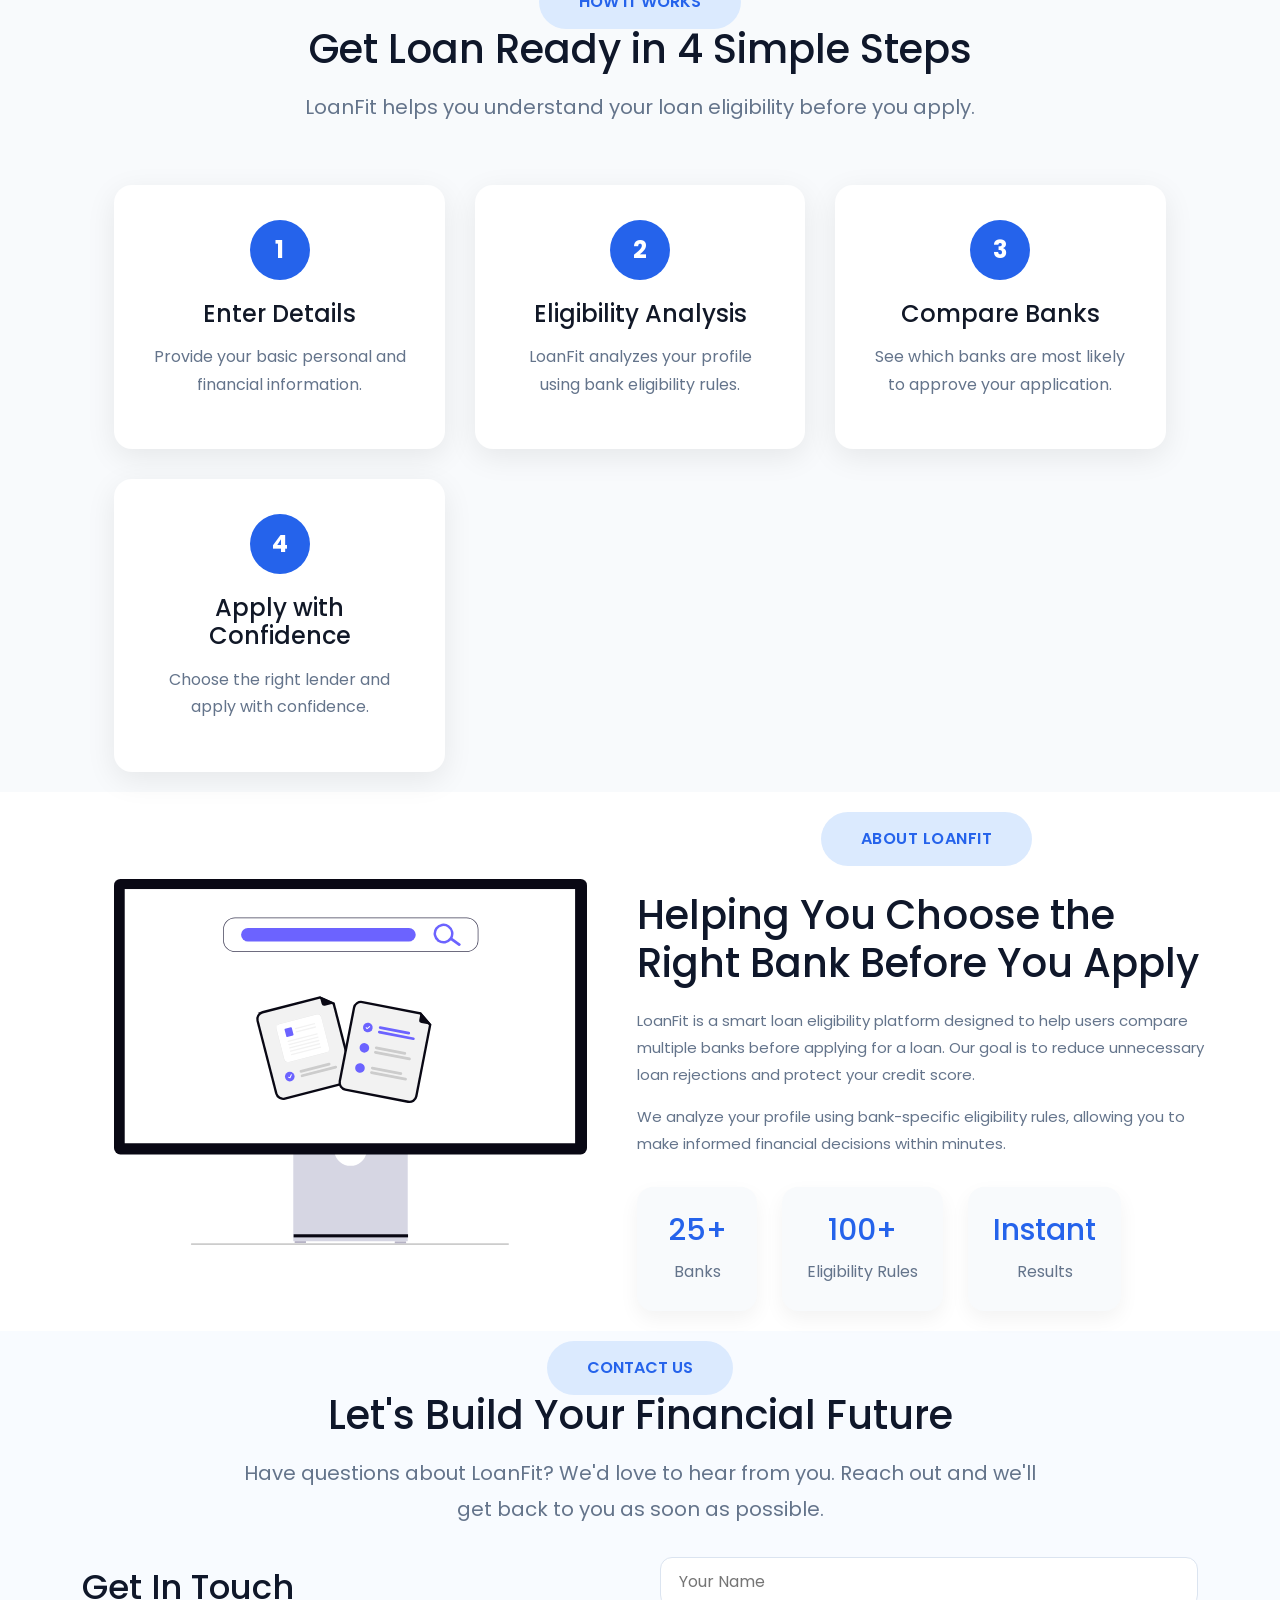
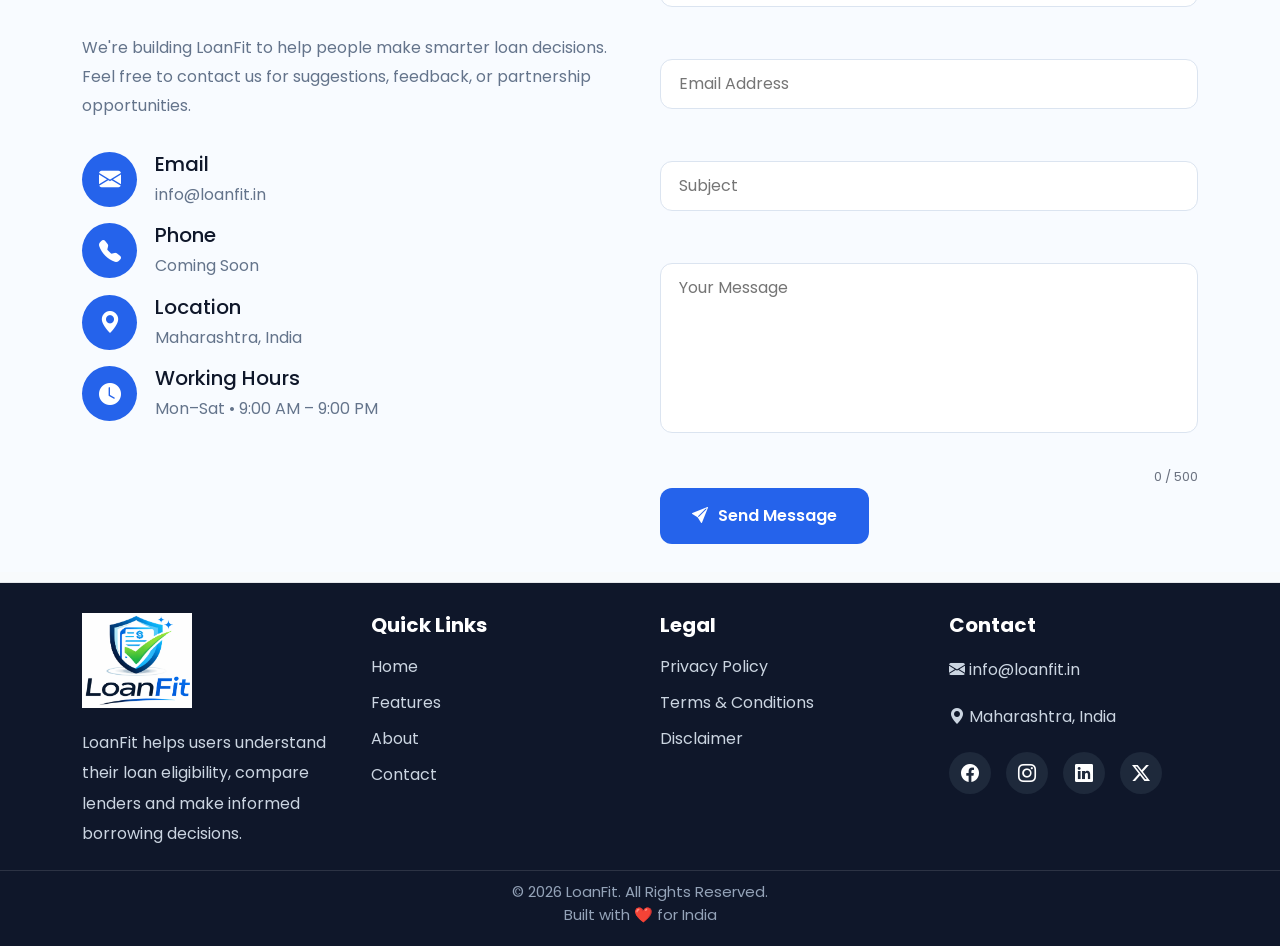
==== commit a6f064ce: "Fix contact email spelling" ====
--- a/index.html
+++ b/index.html
@@ -360,7 +360,7 @@
 
     <div>
         <h4>Email</h4>
-        <span>infor@loanfit.in</span>
+        <span>info@loanfit.in</span>
     </div>
 </div>
 
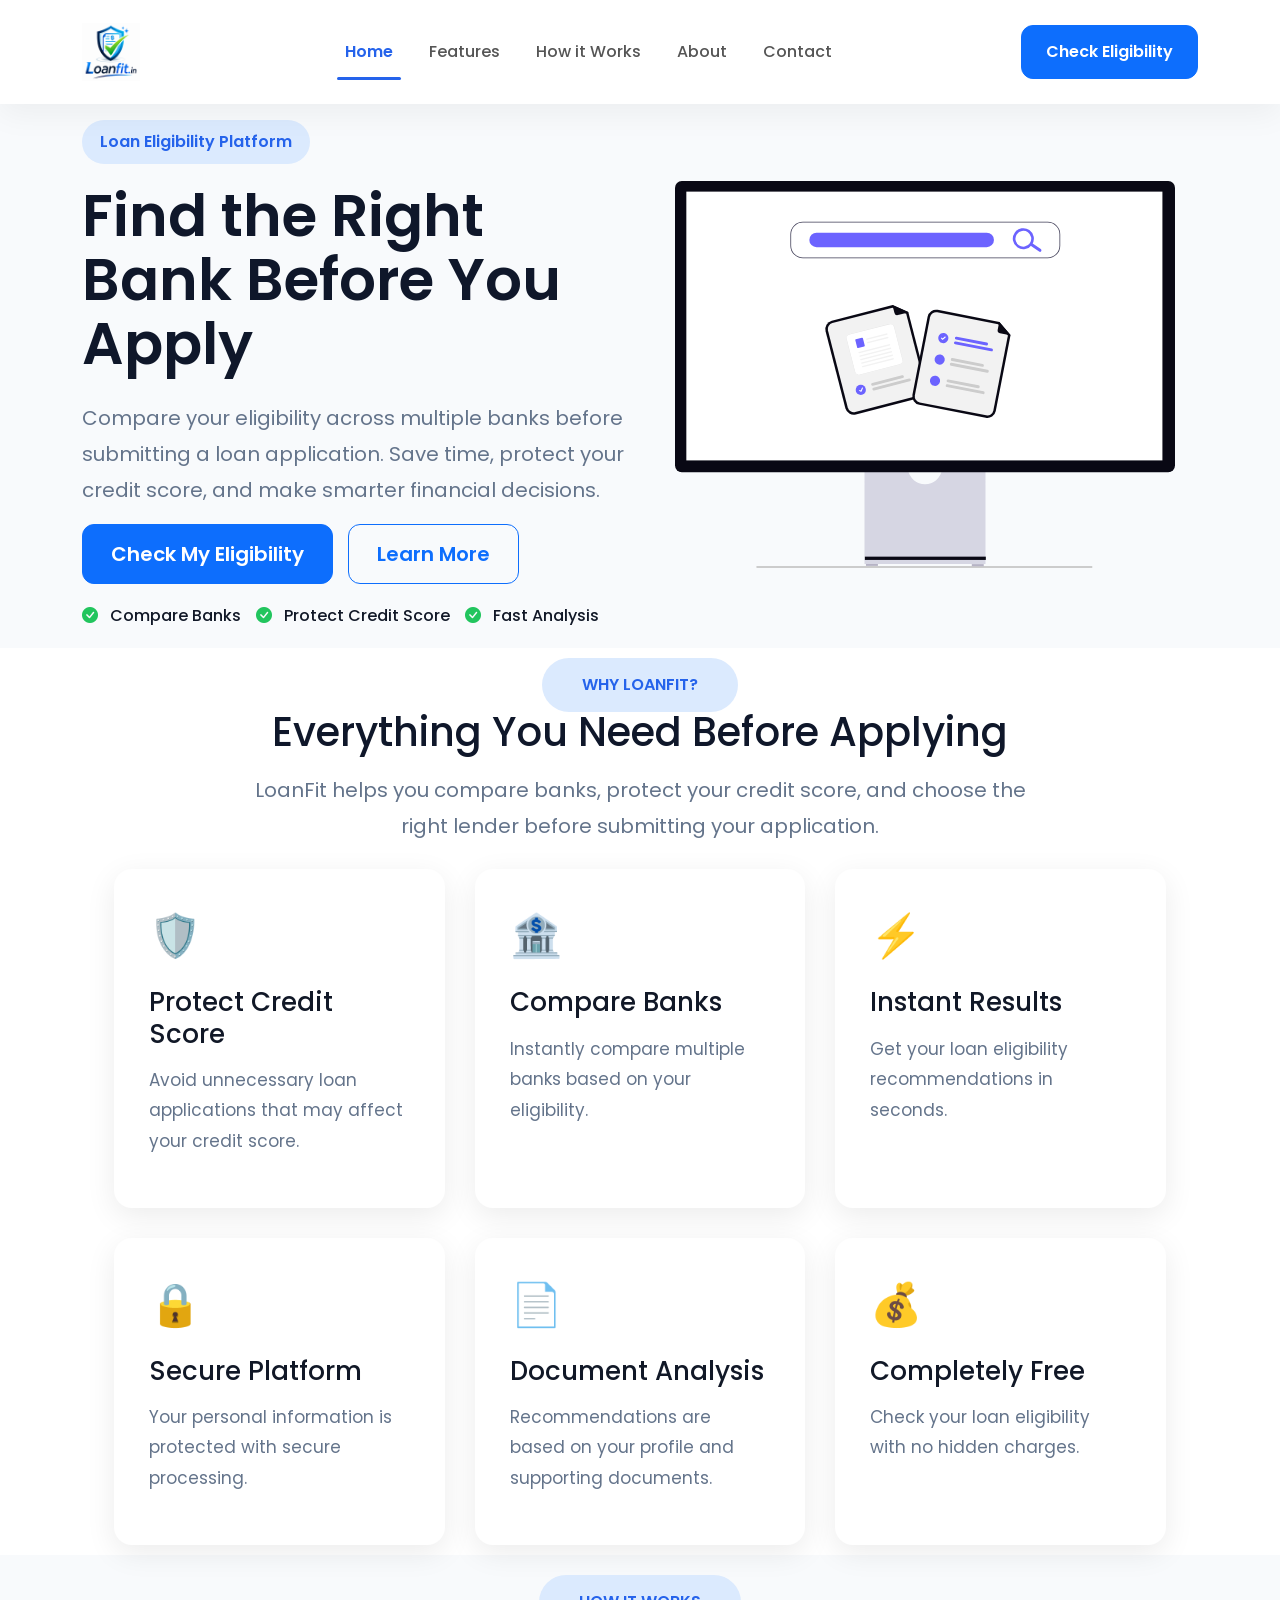
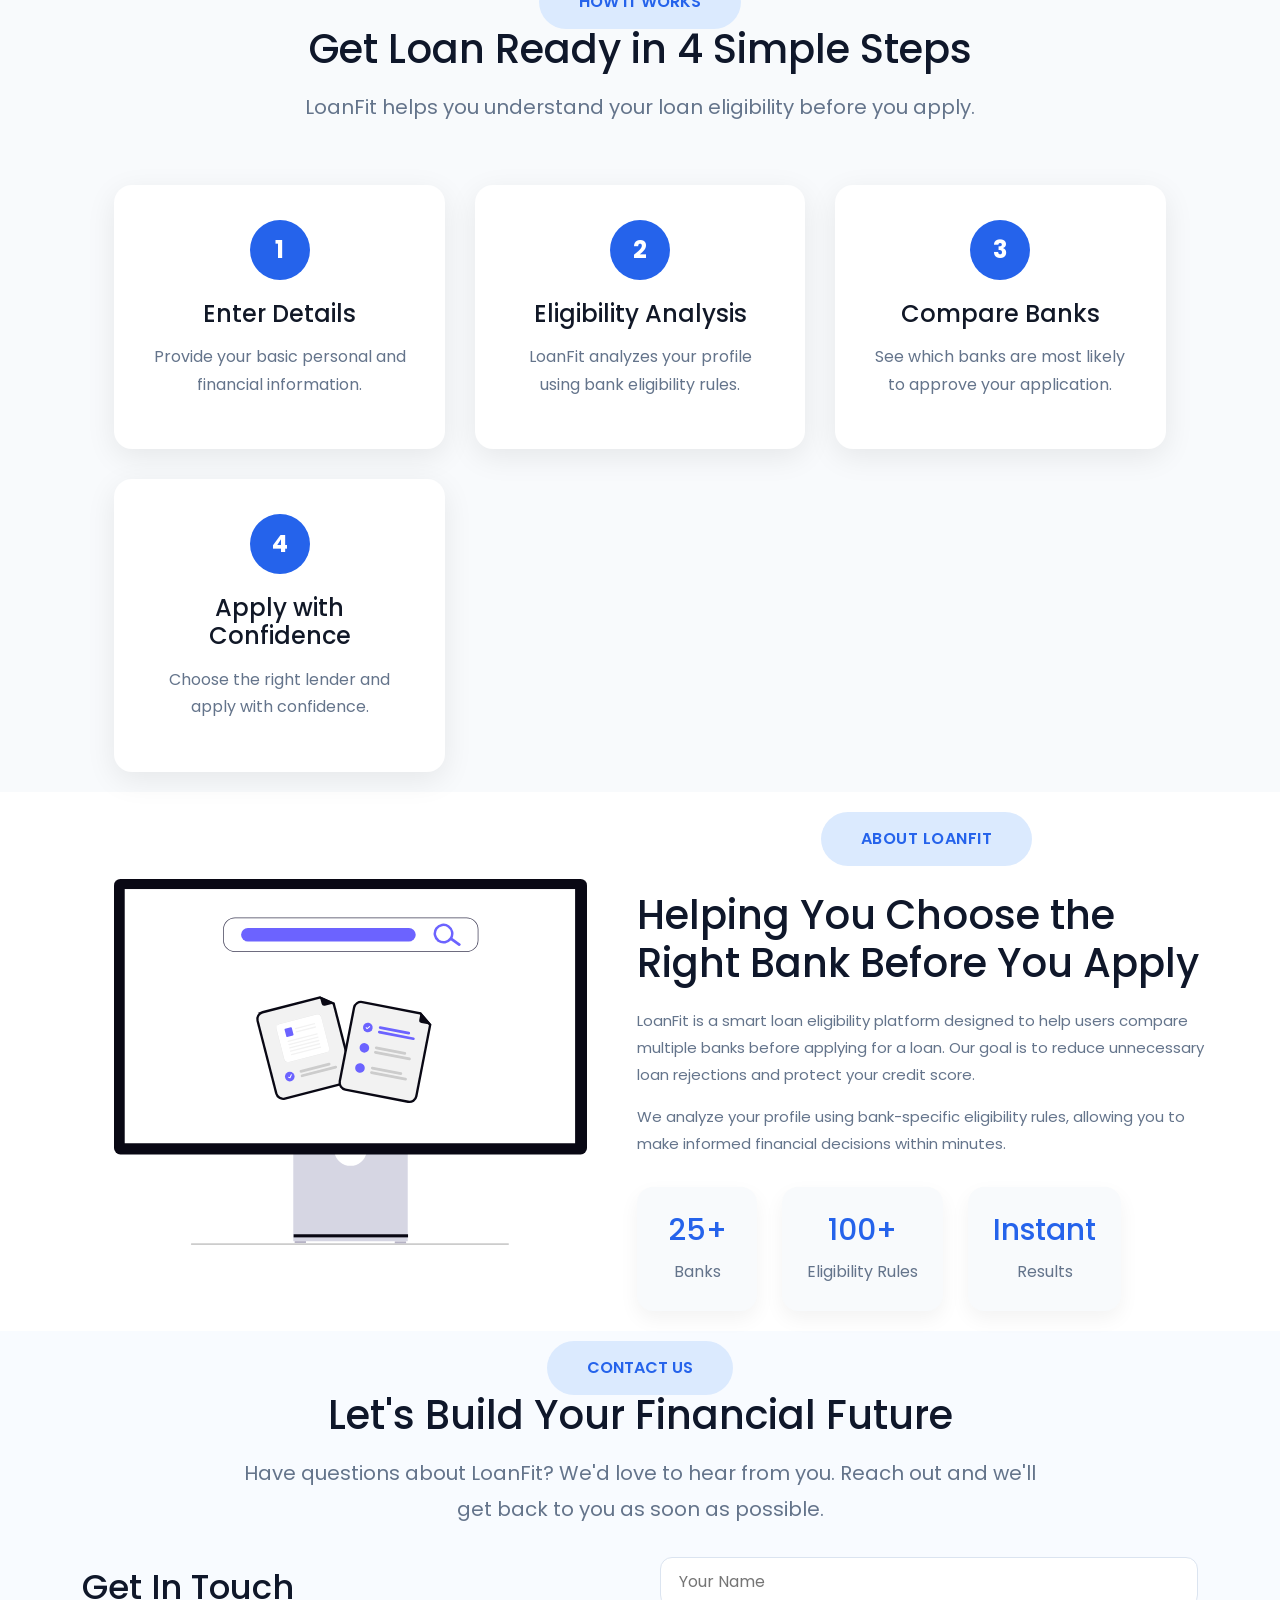
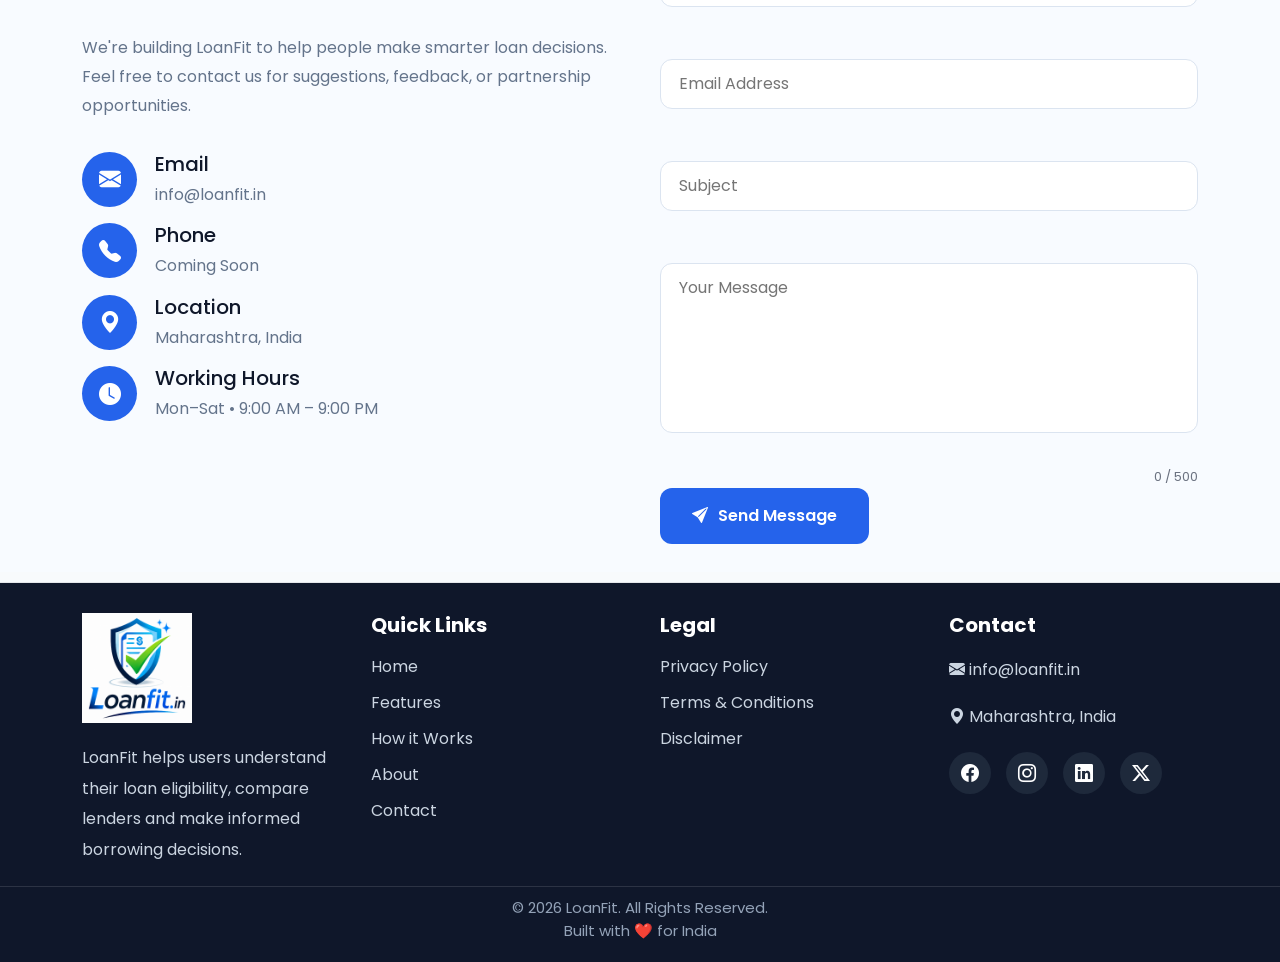
==== commit f5e7ca80: "Add legal pages, update branding, improve eligibility page and navigation" ====
--- a/index.html
+++ b/index.html
@@ -1,551 +1,544 @@
 <!DOCTYPE html>
 <html lang="en">
+
 <head>
-<meta charset="UTF-8">
-<meta name="viewport" content="width=device-width, initial-scale=1.0">
-
-<title>LoanFit - Know Your Loan Eligibility</title>
-
-<link href="https://fonts.googleapis.com/css2?family=Poppins:wght@300;400;500;600;700;800&display=swap" rel="stylesheet">
-
-<link href="https://cdn.jsdelivr.net/npm/bootstrap@5.3.3/dist/css/bootstrap.min.css" rel="stylesheet">
-
-<link href="https://cdn.jsdelivr.net/npm/bootstrap-icons@1.11.3/font/bootstrap-icons.css" rel="stylesheet">
-
-<link rel="stylesheet" href="css/style.css">
+    <meta charset="UTF-8">
+    <meta name="viewport" content="width=device-width, initial-scale=1.0">
+    <meta name="description"
+        content="LoanFit helps you check your loan eligibility, compare lenders, and make informed borrowing decisions before applying for a loan.">
+    <title>LoanFit - Know Your Loan Eligibility</title>
+
+    <link rel="icon" type="image/x-icon" href="images/favicon.ico">
+    <link rel="icon" type="image/png" sizes="32x32" href="images/favicon-32x32.png">
+    <link rel="icon" type="image/png" sizes="16x16" href="images/favicon-16x16.png">
+    <link rel="apple-touch-icon" href="images/apple-touch-icon.png">
+    <link rel="manifest" href="images/site.webmanifest">
+
+    <link href="https://fonts.googleapis.com/css2?family=Poppins:wght@300;400;500;600;700;800&display=swap"
+        rel="stylesheet">
+
+    <link href="https://cdn.jsdelivr.net/npm/bootstrap@5.3.3/dist/css/bootstrap.min.css" rel="stylesheet">
+
+    <link href="https://cdn.jsdelivr.net/npm/bootstrap-icons@1.11.3/font/bootstrap-icons.css" rel="stylesheet">
+
+    <link rel="stylesheet" href="css/style.css">
 
 </head>
 
 <body>
 
-<nav class="navbar navbar-expand-lg fixed-top">
-
-<div class="container">
-
-<a class="navbar-brand" href="#">
-<img src="images/logo.png" alt="LoanFit">
-</a>
-
-<button class="navbar-toggler" data-bs-toggle="collapse" data-bs-target="#menu">
-<span class="navbar-toggler-icon"></span>
-</button>
-
-<div class="collapse navbar-collapse" id="menu">
-
-<ul class="navbar-nav mx-auto">
-
-<li class="nav-item">
-<a class="nav-link active" href="#home">Home</a>
-</li>
-
-<li class="nav-item">
-<a class="nav-link" href="#features">Features</a>
-</li>
-
-<li class="nav-item">
-<a class="nav-link" href="#how">How it Works</a>
-</li>
-
-<li class="nav-item">
-<a class="nav-link" href="#about">About</a>
-</li>
-
-<li class="nav-item">
-<a class="nav-link" href="#contact">Contact</a>
-
-</li>
-
-</ul>
-
-<a class="btn btn-primary px-4" href="#">
-Get Started
-</a>
-
-</div>
-
-</div>
-
-</nav>
-
-<section class="hero" id="home">
-
-<div class="container">
-
-<div class="row align-items-center">
-
-<div class="col-lg-6">
-
-<span class="hero-tag">
-Loan Eligibility Platform
-</span>
-
-<h1>
-
-Find the Right Bank Before You Apply
-
-</h1>
-
-<p>
-
-Compare your eligibility across multiple banks before submitting a loan application. Save time, protect your credit score, and make smarter financial decisions.
-
-</p>
-
-<div class="hero-buttons">
-
-<a href="#" class="btn btn-primary btn-lg">
-
-Check My Eligibility
-
-</a>
-
-<a href="#" class="btn btn-outline-primary btn-lg">
-
-Learn More
-
-</a>
-
-</div>
-
-<div class="hero-points">
-
-<div>
-
-<i class="bi bi-check-circle-fill"></i>
-
-Compare Banks
-
-</div>
-
-<div>
-
-<i class="bi bi-check-circle-fill"></i>
-
-Protect Credit Score
-
-</div>
-
-<div>
-
-<i class="bi bi-check-circle-fill"></i>
-
-Fast Analysis
-
-</div>
-
-</div>
-
-</div>
-
-<div class="col-lg-6 text-center">
-
-<img src="images/hero.svg" class="hero-image">
-
-</div>
-
-</div>
-
-</div>
-
-</section>
-
-
-<!-- ================= FEATURES SECTION ================= -->
-
-<section class="features" id="features">
-
-    <div class="container">
-
-        <div class="section-title">
-            <span>WHY LOANFIT?</span>
-
-            <h2>Everything You Need Before Applying</h2>
-
-            <p>
-                LoanFit helps you compare banks, protect your credit score,
-                and choose the right lender before submitting your application.
-            </p>
-        </div>
-
-        <div class="features-grid">
-
-            <div class="feature-card">
-                <div class="icon">🛡️</div>
-                <h3>Protect Credit Score</h3>
+    <nav class="navbar navbar-expand-lg fixed-top">
+
+        <div class="container">
+
+            <a class="navbar-brand" href="index.html">
+                <img src="images/logo.png" alt="LoanFit">
+            </a>
+
+            <button class="navbar-toggler" data-bs-toggle="collapse" data-bs-target="#menu">
+                <span class="navbar-toggler-icon"></span>
+            </button>
+
+            <div class="collapse navbar-collapse" id="menu">
+
+                <ul class="navbar-nav mx-auto">
+
+                    <li class="nav-item">
+                        <a class="nav-link active" href="#home">Home</a>
+                    </li>
+
+                    <li class="nav-item">
+                        <a class="nav-link" href="#features">Features</a>
+                    </li>
+
+                    <li class="nav-item">
+                        <a class="nav-link" href="#how">How it Works</a>
+                    </li>
+
+                    <li class="nav-item">
+                        <a class="nav-link" href="#about">About</a>
+                    </li>
+
+                    <li class="nav-item">
+                        <a class="nav-link" href="#contact">Contact</a>
+
+                    </li>
+
+                </ul>
+
+                <a href="eligibility.html" class="btn btn-primary px-4">
+                    Check Eligibility
+                </a>
+
+            </div>
+
+        </div>
+
+    </nav>
+
+    <section class="hero" id="home">
+
+        <div class="container">
+
+            <div class="row align-items-center">
+
+                <div class="col-lg-6">
+
+                    <span class="hero-tag">
+                        Loan Eligibility Platform
+                    </span>
+
+                    <h1>
+
+                        Find the Right Bank Before You Apply
+
+                    </h1>
+
+                    <p>
+
+                        Compare your eligibility across multiple banks before submitting a loan application. Save time,
+                        protect your credit score, and make smarter financial decisions.
+
+                    </p>
+
+                    <div class="hero-buttons">
+
+                        <a href="#" class="btn btn-primary btn-lg">
+
+                            Check My Eligibility
+
+                        </a>
+
+                        <a href="#" class="btn btn-outline-primary btn-lg">
+
+                            Learn More
+
+                        </a>
+
+                    </div>
+
+                    <div class="hero-points">
+
+                        <div>
+
+                            <i class="bi bi-check-circle-fill"></i>
+
+                            Compare Banks
+
+                        </div>
+
+                        <div>
+
+                            <i class="bi bi-check-circle-fill"></i>
+
+                            Protect Credit Score
+
+                        </div>
+
+                        <div>
+
+                            <i class="bi bi-check-circle-fill"></i>
+
+                            Fast Analysis
+
+                        </div>
+
+                    </div>
+
+                </div>
+
+                <div class="col-lg-6 text-center">
+
+                    <img src="images/hero.svg" class="hero-image">
+
+                </div>
+
+            </div>
+
+        </div>
+
+    </section>
+
+
+    <!-- ================= FEATURES SECTION ================= -->
+
+    <section class="features" id="features">
+
+        <div class="container">
+
+            <div class="section-title">
+                <span>WHY LOANFIT?</span>
+
+                <h2>Everything You Need Before Applying</h2>
+
                 <p>
-                    Avoid unnecessary loan applications that may affect your credit score.
+                    LoanFit helps you compare banks, protect your credit score,
+                    and choose the right lender before submitting your application.
                 </p>
             </div>
 
-            <div class="feature-card">
-                <div class="icon">🏦</div>
-                <h3>Compare Banks</h3>
+            <div class="features-grid">
+
+                <div class="feature-card">
+                    <div class="icon">🛡️</div>
+                    <h3>Protect Credit Score</h3>
+                    <p>
+                        Avoid unnecessary loan applications that may affect your credit score.
+                    </p>
+                </div>
+
+                <div class="feature-card">
+                    <div class="icon">🏦</div>
+                    <h3>Compare Banks</h3>
+                    <p>
+                        Instantly compare multiple banks based on your eligibility.
+                    </p>
+                </div>
+
+                <div class="feature-card">
+                    <div class="icon">⚡</div>
+                    <h3>Instant Results</h3>
+                    <p>
+                        Get your loan eligibility recommendations in seconds.
+                    </p>
+                </div>
+
+                <div class="feature-card">
+                    <div class="icon">🔒</div>
+                    <h3>Secure Platform</h3>
+                    <p>
+                        Your personal information is protected with secure processing.
+                    </p>
+                </div>
+
+                <div class="feature-card">
+                    <div class="icon">📄</div>
+                    <h3>Document Analysis</h3>
+                    <p>
+                        Recommendations are based on your profile and supporting documents.
+                    </p>
+                </div>
+
+                <div class="feature-card">
+                    <div class="icon">💰</div>
+                    <h3>Completely Free</h3>
+                    <p>
+                        Check your loan eligibility with no hidden charges.
+                    </p>
+                </div>
+
+            </div>
+
+        </div>
+
+    </section>
+
+
+    <!-- ================= HOW IT WORKS ================= -->
+
+    <section class="how-it-works" id="how">
+
+        <div class="container">
+
+            <div class="section-title">
+
+                <span>HOW IT WORKS</span>
+
+                <h2>Get Loan Ready in 4 Simple Steps</h2>
+
                 <p>
-                    Instantly compare multiple banks based on your eligibility.
+                    LoanFit helps you understand your loan eligibility before you apply.
                 </p>
-            </div>
-
-            <div class="feature-card">
-                <div class="icon">⚡</div>
-                <h3>Instant Results</h3>
+
+            </div>
+
+            <div class="steps">
+
+                <div class="step-card">
+                    <div class="step-number">1</div>
+                    <h3>Enter Details</h3>
+                    <p>Provide your basic personal and financial information.</p>
+                </div>
+
+                <div class="step-card">
+                    <div class="step-number">2</div>
+                    <h3>Eligibility Analysis</h3>
+                    <p>LoanFit analyzes your profile using bank eligibility rules.</p>
+                </div>
+
+                <div class="step-card">
+                    <div class="step-number">3</div>
+                    <h3>Compare Banks</h3>
+                    <p>See which banks are most likely to approve your application.</p>
+                </div>
+
+                <div class="step-card">
+                    <div class="step-number">4</div>
+                    <h3>Apply with Confidence</h3>
+                    <p>Choose the right lender and apply with confidence.</p>
+                </div>
+
+            </div>
+
+        </div>
+
+    </section>
+
+
+
+    <section class="about" id="about">
+        <div class="container about-container">
+
+            <div class="about-image">
+                <img src="images/hero.svg" alt="About LoanFit">
+            </div>
+
+            <div class="about-content">
+
+                <div class="section-title">
+                    <span class="section-badge">ABOUT LOANFIT</span>
+                </div>
+
+                <h2>Helping You Choose the Right Bank Before You Apply</h2>
+
                 <p>
-                    Get your loan eligibility recommendations in seconds.
+                    LoanFit is a smart loan eligibility platform designed to help
+                    users compare multiple banks before applying for a loan. Our
+                    goal is to reduce unnecessary loan rejections and protect your
+                    credit score.
                 </p>
-            </div>
-
-            <div class="feature-card">
-                <div class="icon">🔒</div>
-                <h3>Secure Platform</h3>
+
                 <p>
-                    Your personal information is protected with secure processing.
+                    We analyze your profile using bank-specific eligibility rules,
+                    allowing you to make informed financial decisions within
+                    minutes.
                 </p>
-            </div>
-
-            <div class="feature-card">
-                <div class="icon">📄</div>
-                <h3>Document Analysis</h3>
+
+                <div class="about-stats">
+
+                    <div class="stat-box">
+                        <h3>25+</h3>
+                        <p>Banks</p>
+                    </div>
+
+                    <div class="stat-box">
+                        <h3>100+</h3>
+                        <p>Eligibility Rules</p>
+                    </div>
+
+                    <div class="stat-box">
+                        <h3>Instant</h3>
+                        <p>Results</p>
+                    </div>
+
+                </div>
+
+            </div>
+
+        </div>
+    </section>
+
+    <section class="contact" id="contact">
+
+        <div class="container">
+
+            <div class="section-title">
+
+                <span>CONTACT US</span>
+
+                <h2>Let's Build Your Financial Future</h2>
+
                 <p>
-                    Recommendations are based on your profile and supporting documents.
+                    Have questions about LoanFit? We'd love to hear from you.
+                    Reach out and we'll get back to you as soon as possible.
                 </p>
-            </div>
-
-            <div class="feature-card">
-                <div class="icon">💰</div>
-                <h3>Completely Free</h3>
+
+            </div>
+
+            <div class="contact-wrapper">
+
+                <div class="contact-info">
+                    <h3>Get In Touch</h3>
+
+                    <p>
+                        We're building LoanFit to help people make smarter loan decisions.
+                        Feel free to contact us for suggestions, feedback, or partnership opportunities.
+                    </p>
+
+                    <div class="info-item">
+                        <i class="bi bi-envelope-fill"></i>
+
+                        <div>
+                            <h4>Email</h4>
+                            <span>info@loanfit.in</span>
+                        </div>
+                    </div>
+
+                    <div class="info-item">
+                        <i class="bi bi-telephone-fill"></i>
+
+                        <div>
+                            <h4>Phone</h4>
+                            <span>Coming Soon</span>
+                        </div>
+                    </div>
+
+                    <div class="info-item">
+                        <i class="bi bi-geo-alt-fill"></i>
+
+                        <div>
+                            <h4>Location</h4>
+                            <span>Maharashtra, India</span>
+                        </div>
+                    </div>
+
+                    <div class="info-item">
+                        <i class="bi bi-clock-fill"></i>
+
+                        <div>
+                            <h4>Working Hours</h4>
+                            <span>Mon–Sat • 9:00 AM – 9:00 PM</span>
+                        </div>
+                    </div>
+
+
+                </div>
+
+                <form class="contact-form" id="contactForm"
+                    action="https://formsubmit.co/e3b28baf272e7f6386288c9a3c456cb8" method="POST">
+
+                    <div class="form-group">
+                        <input type="text" id="name" name="name" placeholder="Your Name" required>
+
+                        <small class="error-text" id="nameError"></small>
+                    </div>
+
+                    <div class="form-group">
+                        <input type="email" id="email" name="email" placeholder="Email Address" required>
+
+                        <small class="error-text" id="emailError"></small>
+                    </div>
+
+                    <div class="form-group">
+                        <input type="text" id="subject" name="subject" placeholder="Subject" required>
+
+                        <small class="error-text" id="subjectError"></small>
+                    </div>
+
+                    <div class="form-group">
+
+                        <textarea id="message" name="message" rows="4" maxlength="500" placeholder="Your Message"
+                            required></textarea>
+
+                        <small class="error-text" id="messageError"></small>
+
+                        <div class="text-end">
+                            <small id="charCount">0 / 500</small>
+                        </div>
+
+
+                        <!-- Hidden Fields -->
+                        <input type="hidden" name="_subject" value="New Contact Form Submission - LoanFit">
+
+                        <input type="hidden" name="_captcha" value="false">
+
+                        <input type="hidden" name="_template" value="table">
+
+                        <input type="hidden" name="_next" value="https://loanfit.in/">
+
+                        <button type="submit" id="submitBtn" class="btn-primary">
+                            <i class="bi bi-send-fill"></i>
+                            Send Message
+                        </button>
+                        <div id="formMessage"></div>
+
+
+                </form>
+
+            </div>
+
+        </div>
+
+    </section>
+
+    <footer class="footer">
+
+        <div class="container footer-container">
+
+            <div class="footer-column">
+
+                <a href="#home">
+                    <img src="images/logo.png" alt="LoanFit Logo" class="footer-logo">
+                </a>
                 <p>
-                    Check your loan eligibility with no hidden charges.
+                    LoanFit helps users understand their loan eligibility,
+                    compare lenders and make informed borrowing decisions.
                 </p>
             </div>
 
-        </div>
-
-    </div>
-
-</section>
-
-
-<!-- ================= HOW IT WORKS ================= -->
-
-<section class="how-it-works" id="how">
-
-    <div class="container">
-
-        <div class="section-title">
-
-            <span>HOW IT WORKS</span>
-
-            <h2>Get Loan Ready in 4 Simple Steps</h2>
-
-            <p>
-                LoanFit helps you understand your loan eligibility before you apply.
-            </p>
-
-        </div>
-
-        <div class="steps">
-
-            <div class="step-card">
-                <div class="step-number">1</div>
-                <h3>Enter Details</h3>
-                <p>Provide your basic personal and financial information.</p>
-            </div>
-
-            <div class="step-card">
-                <div class="step-number">2</div>
-                <h3>Eligibility Analysis</h3>
-                <p>LoanFit analyzes your profile using bank eligibility rules.</p>
-            </div>
-
-            <div class="step-card">
-                <div class="step-number">3</div>
-                <h3>Compare Banks</h3>
-                <p>See which banks are most likely to approve your application.</p>
-            </div>
-
-            <div class="step-card">
-                <div class="step-number">4</div>
-                <h3>Apply with Confidence</h3>
-                <p>Choose the right lender and apply with confidence.</p>
-            </div>
-
-        </div>
-
-    </div>
-
-</section>
-
-
-
-<section class="about" id="about">
-    <div class="container about-container">
-
-        <div class="about-image">
-            <img src="images/hero.svg" alt="About LoanFit">
-        </div>
-
-        <div class="about-content">
-
-          <div class="section-title">
-            <span class="section-badge">ABOUT LOANFIT</span>
-           </div>
-
-            <h2>Helping You Choose the Right Bank Before You Apply</h2>
-
-            <p>
-                LoanFit is a smart loan eligibility platform designed to help
-                users compare multiple banks before applying for a loan. Our
-                goal is to reduce unnecessary loan rejections and protect your
-                credit score.
-            </p>
-
-            <p>
-                We analyze your profile using bank-specific eligibility rules,
-                allowing you to make informed financial decisions within
-                minutes.
-            </p>
-
-            <div class="about-stats">
-
-                <div class="stat-box">
-                    <h3>25+</h3>
-                    <p>Banks</p>
-                </div>
-
-                <div class="stat-box">
-                    <h3>100+</h3>
-                    <p>Eligibility Rules</p>
-                </div>
-
-                <div class="stat-box">
-                    <h3>Instant</h3>
-                    <p>Results</p>
-                </div>
-
-            </div>
-
-        </div>
-
-    </div>
-</section>
-
-<section class="contact" id="contact">
-
-    <div class="container">
-
-        <div class="section-title">
-
-            <span>CONTACT US</span>
-
-            <h2>Let's Build Your Financial Future</h2>
-
-            <p>
-                Have questions about LoanFit? We'd love to hear from you.
-                Reach out and we'll get back to you as soon as possible.
-            </p>
-
-        </div>
-
-        <div class="contact-wrapper">
-
-         <div class="contact-info">
-          <h3>Get In Touch</h3>
-
-        <p>
-    We're building LoanFit to help people make smarter loan decisions.
-    Feel free to contact us for suggestions, feedback, or partnership opportunities.
-       </p>
-
-<div class="info-item">
-    <i class="bi bi-envelope-fill"></i>
-
-    <div>
-        <h4>Email</h4>
-        <span>info@loanfit.in</span>
-    </div>
-</div>
-
-<div class="info-item">
-    <i class="bi bi-telephone-fill"></i>
-
-    <div>
-        <h4>Phone</h4>
-        <span>Coming Soon</span>
-    </div>
-</div>
-
-<div class="info-item">
-    <i class="bi bi-geo-alt-fill"></i>
-
-    <div>
-        <h4>Location</h4>
-        <span>Maharashtra, India</span>
-    </div>
-</div>
-
-<div class="info-item">
-    <i class="bi bi-clock-fill"></i>
-
-    <div>
-        <h4>Working Hours</h4>
-        <span>Mon–Sat • 9:00 AM – 9:00 PM</span>
-    </div>
-       </div>
-
-
-         </div>
-         
-            <form class="contact-form" id="contactForm" action="https://formsubmit.co/e3b28baf272e7f6386288c9a3c456cb8" method="POST">
-
-          <div class="form-group">
-            <input
-           type="text"
-           id="name"
-           name="name"
-           placeholder="Your Name"
-           required>
-
-          <small class="error-text" id="nameError"></small>
-         </div>
-
-          <div class="form-group">
-          <input
-             type="email"
-             id="email"
-             name="email"
-             placeholder="Email Address"
-             required>
-
-             <small class="error-text" id="emailError"></small>
-          </div>
-
-         <div class="form-group">
-           <input
-           type="text"
-            id="subject"
-            name="subject"
-            placeholder="Subject"
-            required>
-
-         <small class="error-text" id="subjectError"></small>
-         </div>
-
-          <div class="form-group">
-
-          <textarea
-            id="message"
-             name="message"
-             rows="4"
-             maxlength="500"
-             placeholder="Your Message"
-             required></textarea>
-
-             <small class="error-text" id="messageError"></small>
-
-          <div class="text-end">
-          <small id="charCount">0 / 500</small>
-           </div>
-
-           
-         <!-- Hidden Fields -->
-          <input type="hidden" name="_subject" value="New Contact Form Submission - LoanFit">
-
-         <input type="hidden" name="_captcha" value="false">
-
-         <input type="hidden" name="_template" value="table">
-
-          <input type="hidden" name="_next" value="https://loanfit.in/">
-
-         <button type="submit" id="submitBtn" class="btn-primary">
-           <i class="bi bi-send-fill"></i>
-          Send Message
-          </button>
-         <div id="formMessage"></div>
-
-
-         </form>
-
-        </div>
-
-    </div>
-
-</section>
- 
-<footer class="footer">
-
-    <div class="container footer-container">
-
-        <div class="footer-column">
-            
-            <a href="#home">
-             <img src="images/logo.png" alt="LoanFit Logo" class="footer-logo">
-             </a>
-            <p>
-                LoanFit helps users understand their loan eligibility,
-                compare lenders and make informed borrowing decisions.
-            </p>
-        </div>
-
-        <div class="footer-column">
-
-            <h3>Quick Links</h3>
-
-            <ul>
-                <li><a href="#home">Home</a></li>
-                <li><a href="#features">Features</a></li>
-                <li><a href="#about">About</a></li>
-                <li><a href="#contact">Contact</a></li>
-            </ul>
-
-        </div>
-
-        <div class="footer-column">
-         
-            <h3>Legal</h3>
-
-            <ul>
-                <li><a href="#">Privacy Policy</a></li>
-                <li><a href="#">Terms & Conditions</a></li>
-                <li><a href="#">Disclaimer</a></li>
-            </ul>
-
-        </div>
-
-        <div class="footer-column">
-
-            <h3>Contact</h3>
-
-            <p><i class="bi bi-envelope-fill"></i> info@loanfit.in</p>
-
-            <p><i class="bi bi-geo-alt-fill"></i> Maharashtra, India</p>
-
-            <div class="social-icons">
-
-                <a href="#"><i class="bi bi-facebook"></i></a>
-
-                <a href="https://www.instagram.com/loanfit.in"><i class="bi bi-instagram"></i></a>
-
-                <a href="https://www.linkedin.com/loanfit.in"><i class="bi bi-linkedin"></i></a>
-
-                <a href="#"><i class="bi bi-twitter-x"></i></a>
-
-            </div>
-
-        </div>
-
-    </div>
-
-    <div class="footer-bottom">
-
-        © 2026 LoanFit. All Rights Reserved.
-        <br>
-        Built with ❤️ for India
-
-    </div>
-
-</footer>
-
-<script src="https://cdn.jsdelivr.net/npm/bootstrap@5.3.3/dist/js/bootstrap.bundle.min.js"></script>
-
-<script src="js/script.js"></script>
+            <div class="footer-column">
+
+                <h3>Quick Links</h3>
+
+                <ul>
+                    <li><a href="index.html#home">Home</a></li>
+                    <li><a href="index.html#features">Features</a></li>
+                    <li><a href="index.html#how">How it Works</a></li>
+                    <li><a href="index.html#about">About</a></li>
+                    <li><a href="index.html#contact">Contact</a></li>
+                </ul>
+
+            </div>
+
+            <div class="footer-column">
+
+                <h3>Legal</h3>
+
+                <ul>
+                    <li><a href="privacy-policy.html">Privacy Policy</a></li>
+                    <li><a href="terms.html">Terms & Conditions</a></li>
+                    <li><a href="disclaimer.html">Disclaimer</a></li>
+                </ul>
+
+            </div>
+
+            <div class="footer-column">
+
+                <h3>Contact</h3>
+
+                <p><i class="bi bi-envelope-fill"></i> info@loanfit.in</p>
+
+                <p><i class="bi bi-geo-alt-fill"></i> Maharashtra, India</p>
+
+                <div class="social-icons">
+
+                    <a href="#"><i class="bi bi-facebook"></i></a>
+
+                    <a href="https://www.instagram.com/loanfit.in"><i class="bi bi-instagram"></i></a>
+
+                    <a href="https://www.linkedin.com/in/loanfit-in"><i class="bi bi-linkedin"></i></a>
+
+                    <a href="#"><i class="bi bi-twitter-x"></i></a>
+
+                </div>
+
+            </div>
+
+        </div>
+
+        <div class="footer-bottom">
+
+            © 2026 LoanFit. All Rights Reserved.
+            <br>
+            Built with ❤️ for India
+
+        </div>
+
+    </footer>
+
+    <script src="https://cdn.jsdelivr.net/npm/bootstrap@5.3.3/dist/js/bootstrap.bundle.min.js"></script>
+
+    <script src="js/script.js"></script>
 </body>
+
 </html>
